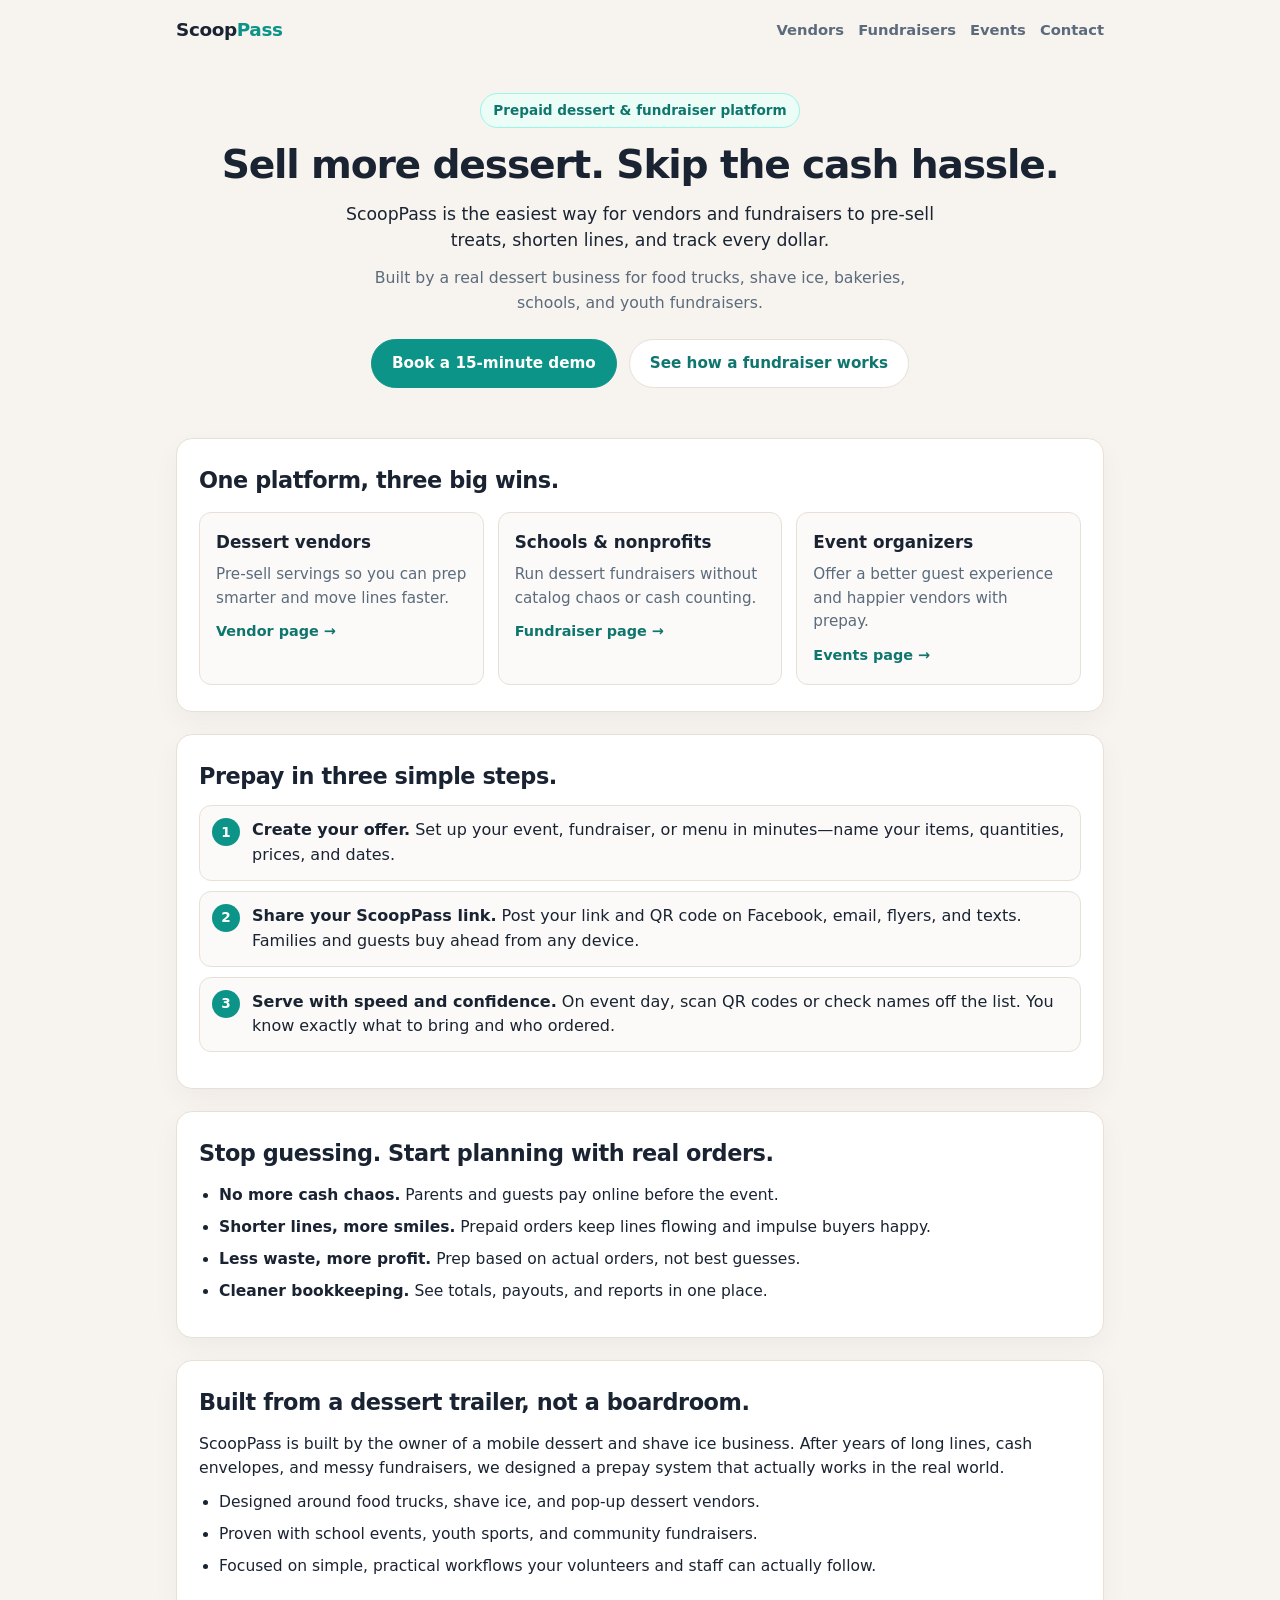
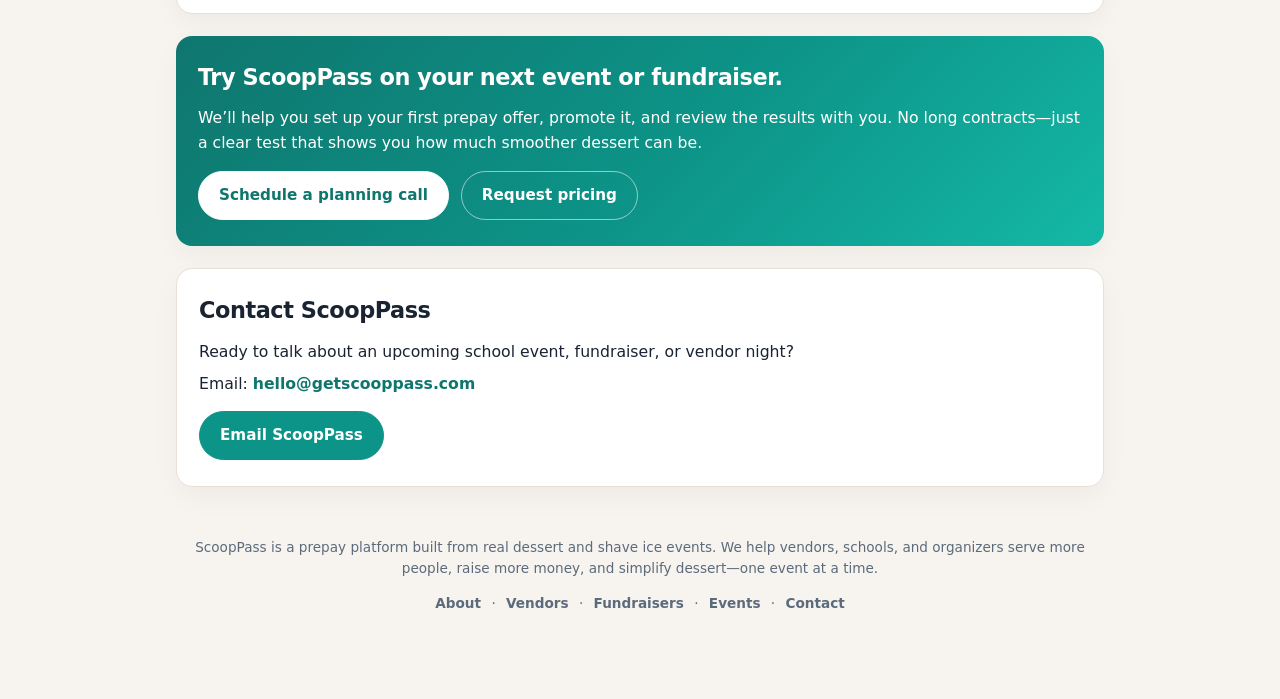
==== index.html @ fc50e158 "Polish ScoopPass marketing pages for GitHub Pages - Fill home, vendors, fundraisers, and organizers " ====
<!doctype html>
<html lang="en">
<head>
  <meta charset="utf-8">
  <title>ScoopPass – Prepaid Dessert & Fundraisers</title>
  <meta name="viewport" content="width=device-width, initial-scale=1">
  <meta name="description"
        content="ScoopPass helps dessert vendors, schools, and event organizers pre-sell treats, shorten lines, and track every dollar.">
  <style>
    :root {
      --ink: #1a2332;
      --muted: #5b6b7c;
      --bg: #f7f3ee;
      --card: #ffffff;
      --line: #e8e0d6;
      --brand: #0d9488;
      --brand-dark: #0f766e;
      --accent: #e11d48;
      --soft: #ecfdf8;
    }
    * { box-sizing: border-box; }
    body {
      margin: 0;
      font-family: system-ui, -apple-system, BlinkMacSystemFont, "Segoe UI", sans-serif;
      color: var(--ink);
      background: var(--bg);
      line-height: 1.55;
    }
    a { color: var(--brand-dark); text-decoration: none; }
    a:hover { text-decoration: underline; }

    .nav {
      max-width: 960px;
      margin: 0 auto;
      padding: 16px 16px 0;
      display: flex;
      justify-content: space-between;
      align-items: center;
      gap: 12px;
      flex-wrap: wrap;
    }
    .logo {
      font-weight: 800;
      font-size: 1.15rem;
      color: var(--ink);
      letter-spacing: -0.02em;
    }
    .logo span { color: var(--brand); }
    .nav-links {
      display: flex;
      gap: 14px;
      flex-wrap: wrap;
      font-size: 0.92rem;
      font-weight: 600;
    }
    .nav-links a { color: var(--muted); }
    .nav-links a:hover { color: var(--brand-dark); }

    .page {
      max-width: 960px;
      margin: 0 auto;
      padding: 8px 16px 48px;
    }
    .hero {
      padding: 40px 0 28px;
      text-align: center;
    }
    .eyebrow {
      display: inline-block;
      background: var(--soft);
      color: var(--brand-dark);
      border: 1px solid #99f6e4;
      border-radius: 999px;
      padding: 6px 12px;
      font-size: 0.85rem;
      font-weight: 700;
      margin-bottom: 14px;
    }
    .hero h1 {
      font-size: clamp(1.85rem, 4vw, 2.45rem);
      margin: 0 0 14px;
      letter-spacing: -0.03em;
      line-height: 1.15;
    }
    .hero .lead {
      font-size: 1.08rem;
      margin: 0 auto 12px;
      max-width: 640px;
      color: var(--ink);
    }
    .hero .sub {
      font-size: 0.98rem;
      color: var(--muted);
      margin: 0 auto 24px;
      max-width: 580px;
    }
    .hero-buttons {
      display: flex;
      justify-content: center;
      gap: 12px;
      flex-wrap: wrap;
    }
    .btn {
      display: inline-block;
      padding: 12px 20px;
      border-radius: 999px;
      font-size: 0.95rem;
      font-weight: 700;
      border: 1px solid transparent;
      text-decoration: none !important;
    }
    .btn-primary {
      background: var(--brand);
      color: #fff !important;
      border-color: var(--brand);
    }
    .btn-primary:hover { background: var(--brand-dark); }
    .btn-secondary {
      background: #fff;
      color: var(--brand-dark) !important;
      border-color: var(--line);
    }
    .btn-secondary:hover { border-color: var(--brand); }

    section {
      margin: 22px 0;
      background: var(--card);
      border-radius: 16px;
      padding: 24px 22px 26px;
      border: 1px solid var(--line);
      box-shadow: 0 10px 28px rgba(26, 35, 50, 0.04);
    }
    section h2 {
      margin: 0 0 12px;
      font-size: 1.4rem;
      letter-spacing: -0.02em;
    }
    section p { margin: 8px 0; font-size: 0.98rem; }

    .three-cols {
      display: grid;
      grid-template-columns: repeat(auto-fit, minmax(220px, 1fr));
      gap: 14px;
      margin-top: 14px;
    }
    .card {
      border-radius: 12px;
      border: 1px solid var(--line);
      padding: 16px;
      background: #fbfaf8;
    }
    .card h3 {
      margin: 0 0 8px;
      font-size: 1.05rem;
    }
    .card p {
      margin: 0;
      font-size: 0.95rem;
      color: var(--muted);
    }
    .card a {
      display: inline-block;
      margin-top: 10px;
      font-weight: 700;
      font-size: 0.9rem;
    }

    .list {
      margin: 10px 0 0;
      padding-left: 20px;
      font-size: 0.97rem;
    }
    .list li { margin-bottom: 8px; }

    .steps {
      counter-reset: step;
      list-style: none;
      padding: 0;
      margin: 12px 0 0;
    }
    .steps li {
      position: relative;
      padding: 12px 12px 12px 52px;
      margin-bottom: 10px;
      border: 1px solid var(--line);
      border-radius: 12px;
      background: #fbfaf8;
    }
    .steps li::before {
      counter-increment: step;
      content: counter(step);
      position: absolute;
      left: 12px;
      top: 12px;
      width: 28px;
      height: 28px;
      border-radius: 999px;
      background: var(--brand);
      color: #fff;
      font-weight: 800;
      font-size: 0.85rem;
      display: grid;
      place-items: center;
    }

    .cta-box {
      background: linear-gradient(135deg, #0f766e 0%, #0d9488 55%, #14b8a6 100%);
      color: #fff;
      border: none;
    }
    .cta-box h2, .cta-box p { color: #fff; }
    .cta-box .btn-primary {
      background: #fff;
      color: var(--brand-dark) !important;
      border-color: #fff;
    }
    .cta-box .btn-secondary {
      background: transparent;
      color: #fff !important;
      border-color: rgba(255,255,255,0.55);
    }

    .footer {
      margin-top: 28px;
      font-size: 0.85rem;
      color: var(--muted);
      text-align: center;
      padding: 8px 8px 24px;
    }
    .footer a {
      color: var(--muted);
      margin: 0 6px;
      font-weight: 600;
    }
    @media (max-width: 640px) {
      .hero { text-align: left; }
      .hero-buttons { justify-content: flex-start; }
    }
  </style>
</head>
<body>
  <nav class="nav">
    <a class="logo" href="./">Scoop<span>Pass</span></a>
    <div class="nav-links">
      <a href="vendors/">Vendors</a>
      <a href="fundraisers/">Fundraisers</a>
      <a href="organizers/">Events</a>
      <a href="#contact">Contact</a>
    </div>
  </nav>

  <div class="page">
    <header class="hero">
      <div class="eyebrow">Prepaid dessert & fundraiser platform</div>
      <h1>Sell more dessert. Skip the cash hassle.</h1>
      <p class="lead">
        ScoopPass is the easiest way for vendors and fundraisers to pre-sell treats,
        shorten lines, and track every dollar.
      </p>
      <p class="sub">
        Built by a real dessert business for food trucks, shave ice, bakeries, schools, and youth fundraisers.
      </p>
      <div class="hero-buttons">
        <a class="btn btn-primary" href="mailto:hello@getscooppass.com?subject=ScoopPass%2015-minute%20demo">Book a 15-minute demo</a>
        <a class="btn btn-secondary" href="fundraisers/">See how a fundraiser works</a>
      </div>
    </header>

    <section id="audiences">
      <h2>One platform, three big wins.</h2>
      <div class="three-cols">
        <div class="card">
          <h3>Dessert vendors</h3>
          <p>Pre-sell servings so you can prep smarter and move lines faster.</p>
          <a href="vendors/">Vendor page →</a>
        </div>
        <div class="card">
          <h3>Schools & nonprofits</h3>
          <p>Run dessert fundraisers without catalog chaos or cash counting.</p>
          <a href="fundraisers/">Fundraiser page →</a>
        </div>
        <div class="card">
          <h3>Event organizers</h3>
          <p>Offer a better guest experience and happier vendors with prepay.</p>
          <a href="organizers/">Events page →</a>
        </div>
      </div>
    </section>

    <section id="how">
      <h2>Prepay in three simple steps.</h2>
      <ol class="steps">
        <li><strong>Create your offer.</strong> Set up your event, fundraiser, or menu in minutes—name your items, quantities, prices, and dates.</li>
        <li><strong>Share your ScoopPass link.</strong> Post your link and QR code on Facebook, email, flyers, and texts. Families and guests buy ahead from any device.</li>
        <li><strong>Serve with speed and confidence.</strong> On event day, scan QR codes or check names off the list. You know exactly what to bring and who ordered.</li>
      </ol>
    </section>

    <section id="benefits">
      <h2>Stop guessing. Start planning with real orders.</h2>
      <ul class="list">
        <li><strong>No more cash chaos.</strong> Parents and guests pay online before the event.</li>
        <li><strong>Shorter lines, more smiles.</strong> Prepaid orders keep lines flowing and impulse buyers happy.</li>
        <li><strong>Less waste, more profit.</strong> Prep based on actual orders, not best guesses.</li>
        <li><strong>Cleaner bookkeeping.</strong> See totals, payouts, and reports in one place.</li>
      </ul>
    </section>

    <section id="about">
      <h2>Built from a dessert trailer, not a boardroom.</h2>
      <p>
        ScoopPass is built by the owner of a mobile dessert and shave ice business.
        After years of long lines, cash envelopes, and messy fundraisers, we designed a prepay
        system that actually works in the real world.
      </p>
      <ul class="list">
        <li>Designed around food trucks, shave ice, and pop-up dessert vendors.</li>
        <li>Proven with school events, youth sports, and community fundraisers.</li>
        <li>Focused on simple, practical workflows your volunteers and staff can actually follow.</li>
      </ul>
    </section>

    <section class="cta-box" id="demo">
      <h2>Try ScoopPass on your next event or fundraiser.</h2>
      <p>
        We’ll help you set up your first prepay offer, promote it, and review the results with you.
        No long contracts—just a clear test that shows you how much smoother dessert can be.
      </p>
      <div class="hero-buttons" style="justify-content:flex-start; margin-top:16px;">
        <a class="btn btn-primary" href="mailto:hello@getscooppass.com?subject=Prepay%20Planning%20Call">Schedule a planning call</a>
        <a class="btn btn-secondary" href="mailto:hello@getscooppass.com?subject=ScoopPass%20pricing">Request pricing</a>
      </div>
    </section>

    <section id="contact">
      <h2>Contact ScoopPass</h2>
      <p>Ready to talk about an upcoming school event, fundraiser, or vendor night?</p>
      <p>
        Email:
        <a href="mailto:hello@getscooppass.com"><strong>hello@getscooppass.com</strong></a>
      </p>
      <div class="hero-buttons" style="justify-content:flex-start; margin-top:14px;">
        <a class="btn btn-primary" href="mailto:hello@getscooppass.com?subject=I%20want%20to%20try%20ScoopPass">Email ScoopPass</a>
      </div>
    </section>

    <footer class="footer">
      <p>
        ScoopPass is a prepay platform built from real dessert and shave ice events.
        We help vendors, schools, and organizers serve more people, raise more money,
        and simplify dessert—one event at a time.
      </p>
      <p>
        <a href="#about">About</a> ·
        <a href="vendors/">Vendors</a> ·
        <a href="fundraisers/">Fundraisers</a> ·
        <a href="organizers/">Events</a> ·
        <a href="#contact">Contact</a>
      </p>
    </footer>
  </div>
</body>
</html>
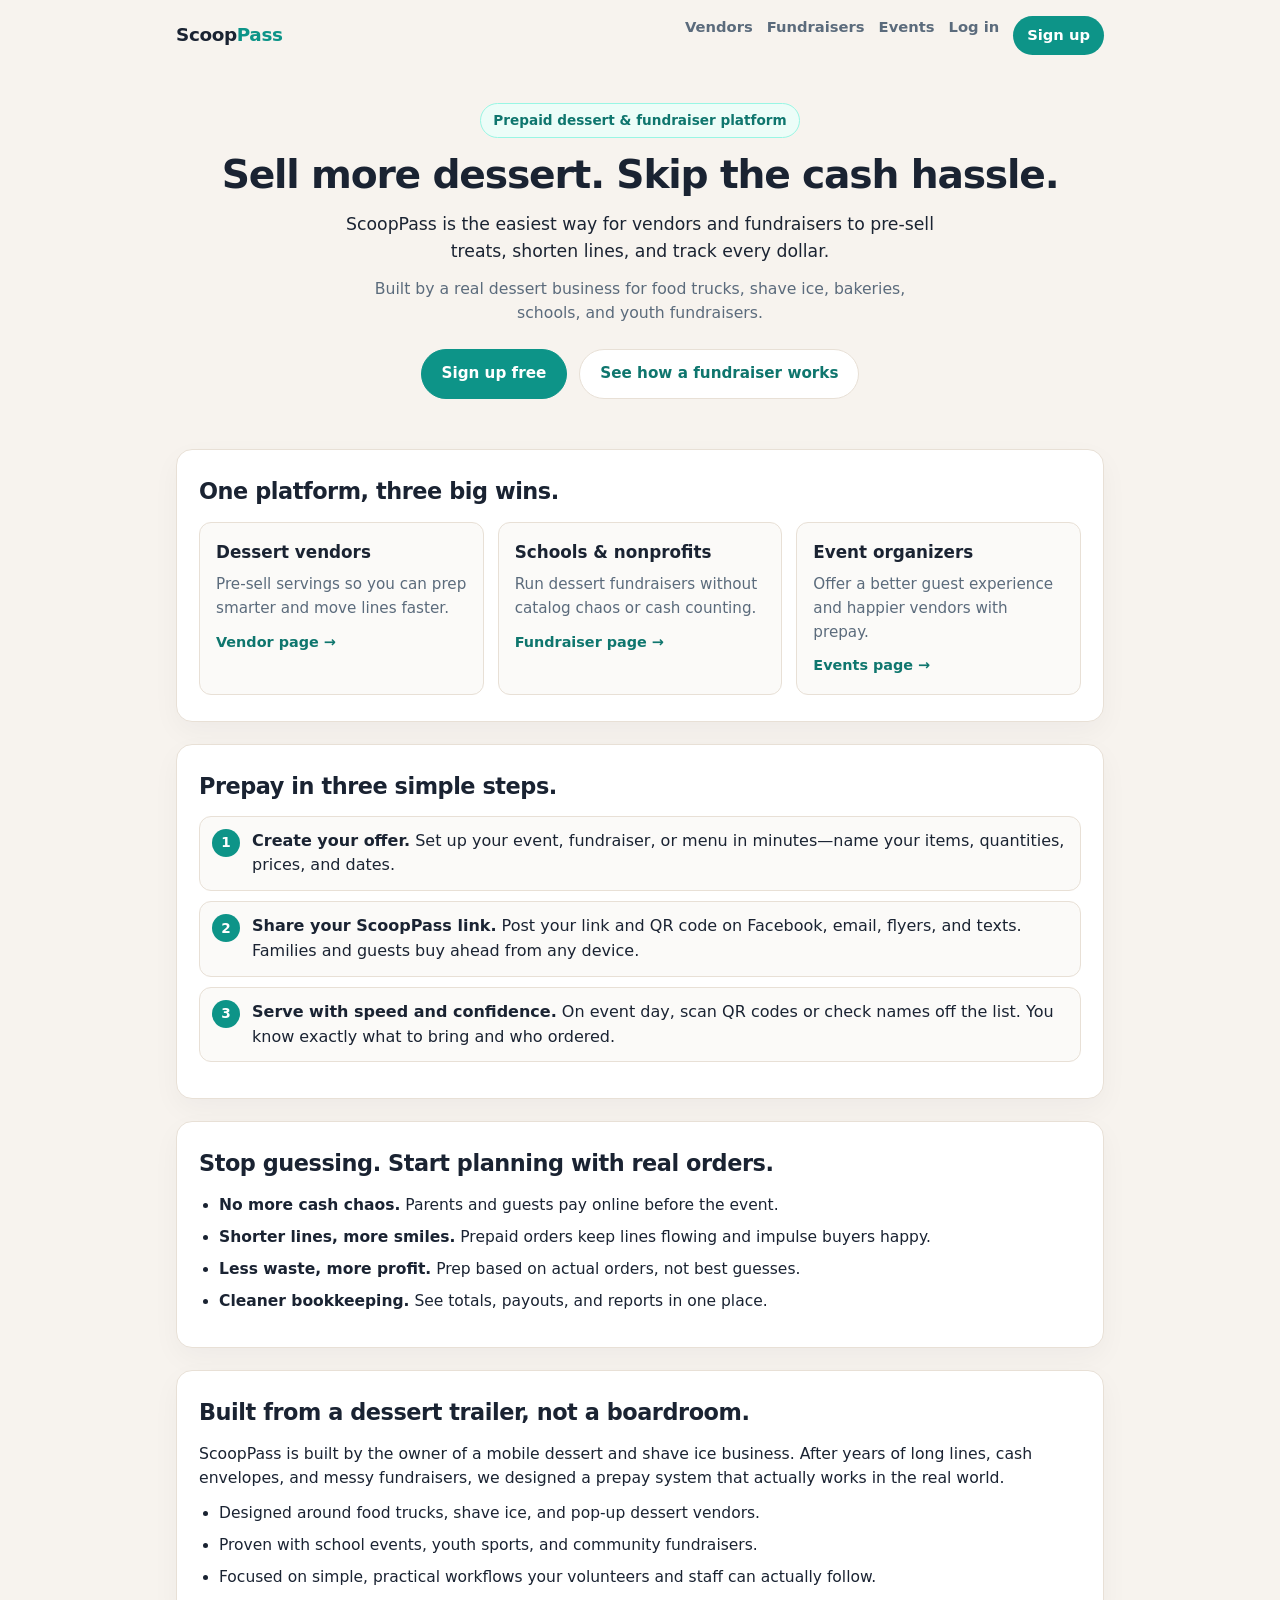
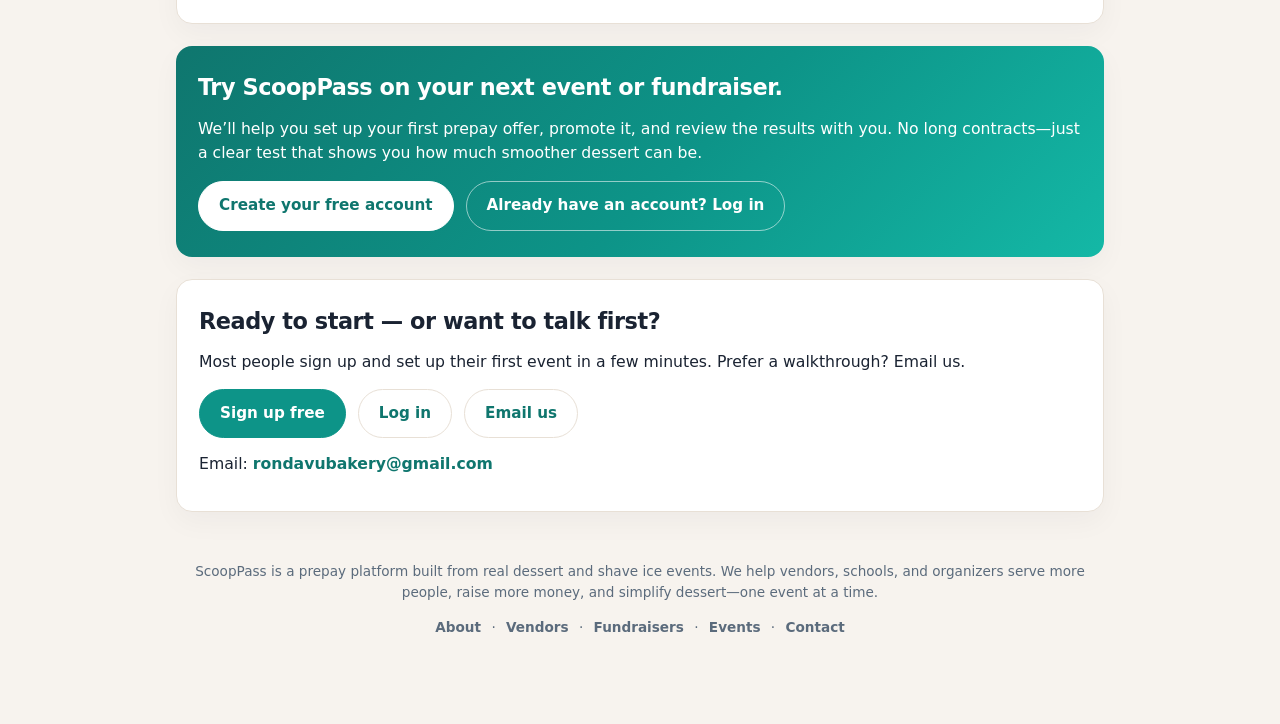
==== commit e6fd0a7d: "Connect marketing CTAs to ScoopPass app signup - Primary buttons now go to app.getscooppass.com/get-" ====
--- a/index.html
+++ b/index.html
@@ -55,6 +55,14 @@
     }
     .nav-links a { color: var(--muted); }
     .nav-links a:hover { color: var(--brand-dark); }
+    .nav-cta {
+      background: var(--brand) !important;
+      color: #fff !important;
+      padding: 8px 14px;
+      border-radius: 999px;
+      text-decoration: none !important;
+    }
+    .nav-cta:hover { background: var(--brand-dark) !important; color: #fff !important; }
 
     .page {
       max-width: 960px;
@@ -245,7 +253,8 @@
       <a href="vendors/">Vendors</a>
       <a href="fundraisers/">Fundraisers</a>
       <a href="organizers/">Events</a>
-      <a href="#contact">Contact</a>
+      <a href="https://app.getscooppass.com/login">Log in</a>
+      <a class="nav-cta" href="https://app.getscooppass.com/get-started">Sign up</a>
     </div>
   </nav>
 
@@ -261,7 +270,7 @@
         Built by a real dessert business for food trucks, shave ice, bakeries, schools, and youth fundraisers.
       </p>
       <div class="hero-buttons">
-        <a class="btn btn-primary" href="mailto:hello@getscooppass.com?subject=ScoopPass%2015-minute%20demo">Book a 15-minute demo</a>
+        <a class="btn btn-primary" href="https://app.getscooppass.com/get-started">Sign up free</a>
         <a class="btn btn-secondary" href="fundraisers/">See how a fundraiser works</a>
       </div>
     </header>
@@ -327,21 +336,23 @@
         No long contracts—just a clear test that shows you how much smoother dessert can be.
       </p>
       <div class="hero-buttons" style="justify-content:flex-start; margin-top:16px;">
-        <a class="btn btn-primary" href="mailto:hello@getscooppass.com?subject=Prepay%20Planning%20Call">Schedule a planning call</a>
-        <a class="btn btn-secondary" href="mailto:hello@getscooppass.com?subject=ScoopPass%20pricing">Request pricing</a>
+        <a class="btn btn-primary" href="https://app.getscooppass.com/get-started">Create your free account</a>
+        <a class="btn btn-secondary" href="https://app.getscooppass.com/login">Already have an account? Log in</a>
       </div>
     </section>
 
     <section id="contact">
-      <h2>Contact ScoopPass</h2>
-      <p>Ready to talk about an upcoming school event, fundraiser, or vendor night?</p>
-      <p>
+      <h2>Ready to start — or want to talk first?</h2>
+      <p>Most people sign up and set up their first event in a few minutes. Prefer a walkthrough? Email us.</p>
+      <div class="hero-buttons" style="justify-content:flex-start; margin-top:14px;">
+        <a class="btn btn-primary" href="https://app.getscooppass.com/get-started">Sign up free</a>
+        <a class="btn btn-secondary" href="https://app.getscooppass.com/login">Log in</a>
+        <a class="btn btn-secondary" href="mailto:rondavubakery@gmail.com?subject=ScoopPass%20question">Email us</a>
+      </div>
+      <p style="margin-top:14px;">
         Email:
-        <a href="mailto:hello@getscooppass.com"><strong>hello@getscooppass.com</strong></a>
-      </p>
-      <div class="hero-buttons" style="justify-content:flex-start; margin-top:14px;">
-        <a class="btn btn-primary" href="mailto:hello@getscooppass.com?subject=I%20want%20to%20try%20ScoopPass">Email ScoopPass</a>
-      </div>
+        <a href="mailto:rondavubakery@gmail.com"><strong>rondavubakery@gmail.com</strong></a>
+      </p>
     </section>
 
     <footer class="footer">
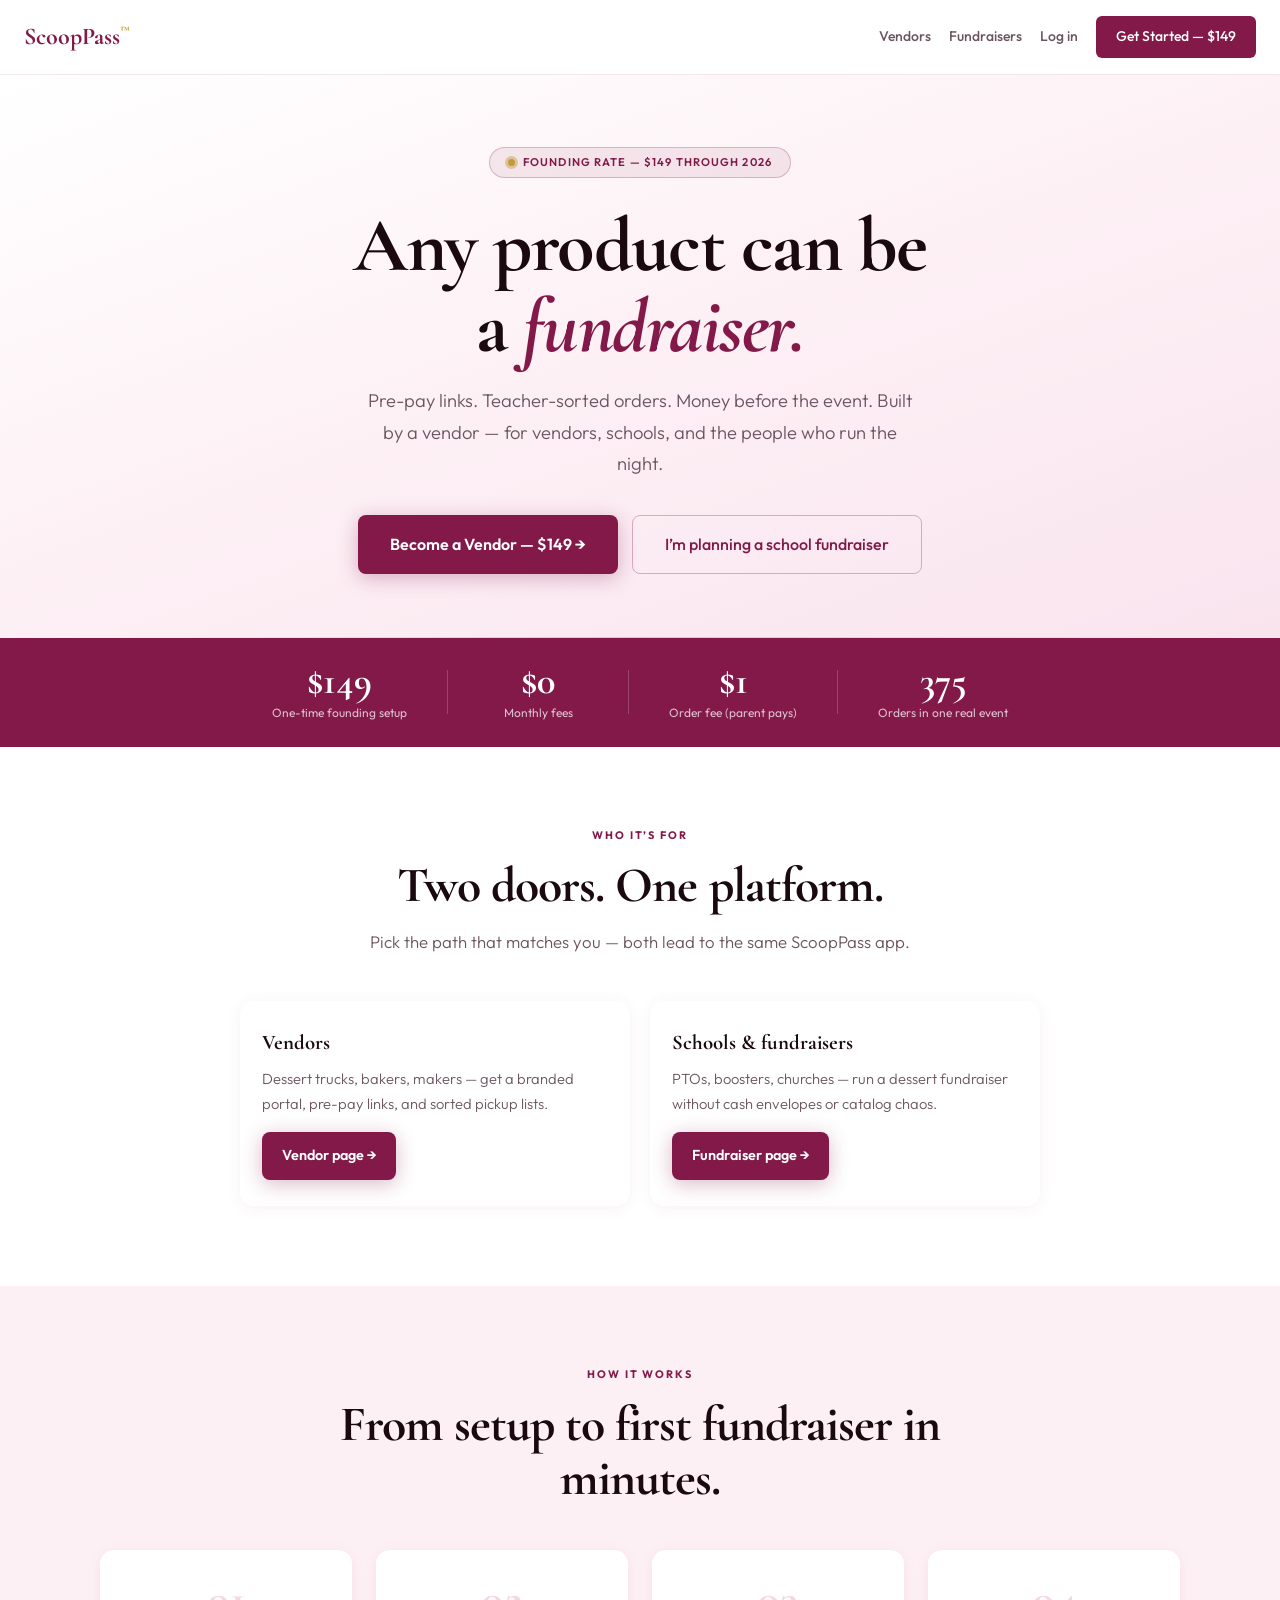
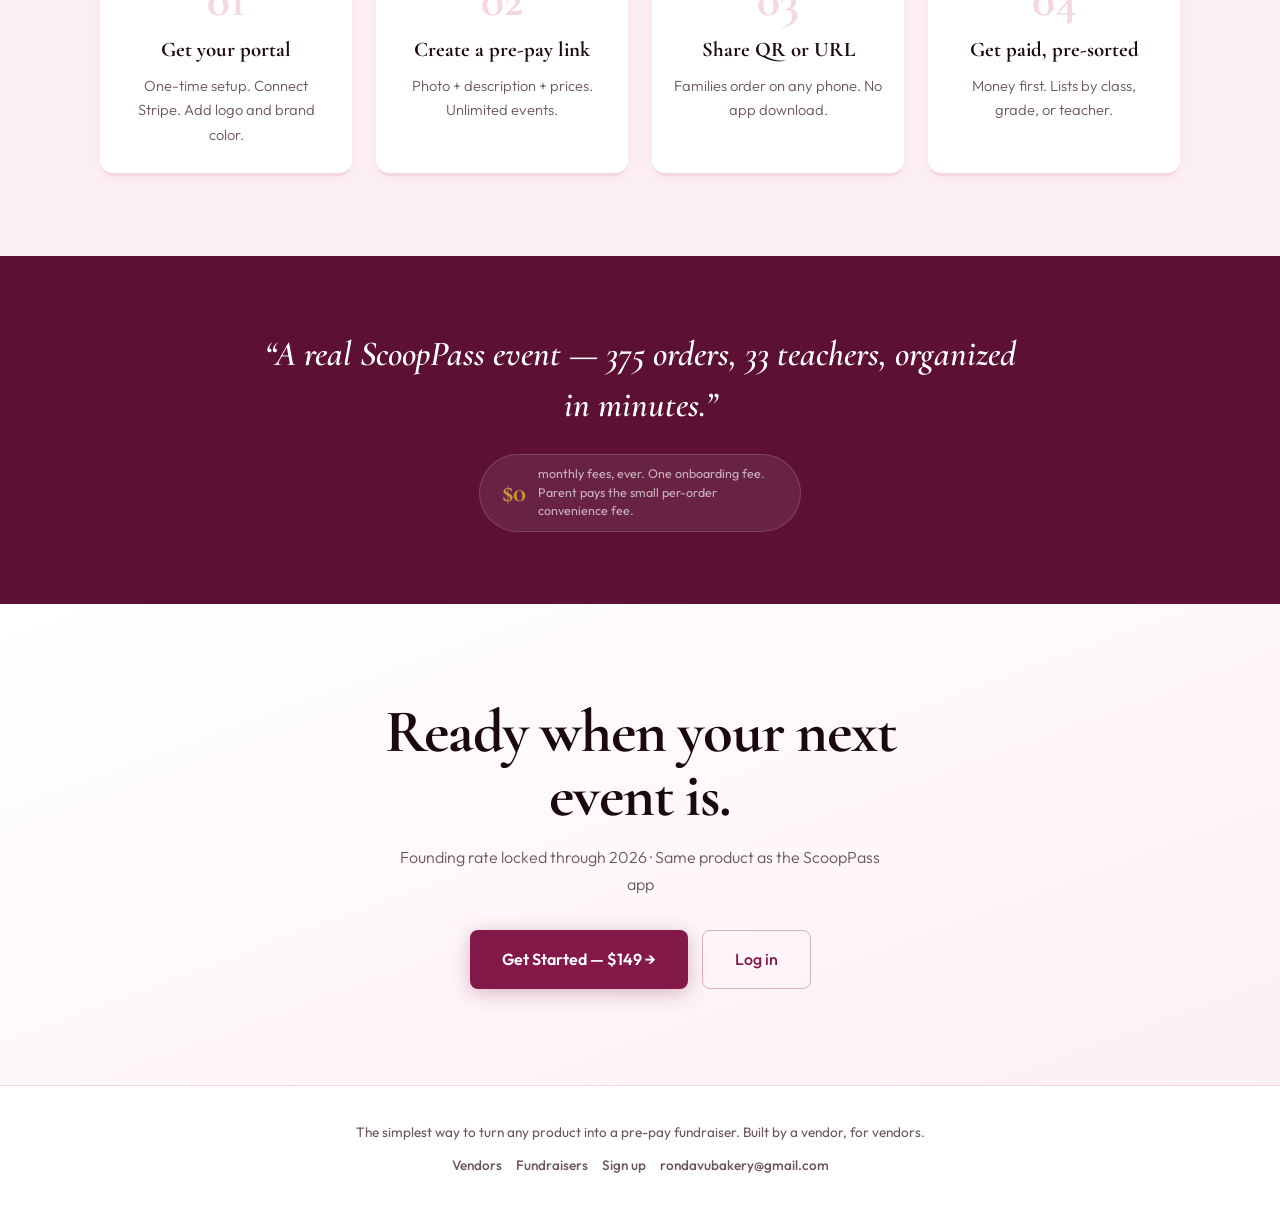
==== commit 0938ea7f: "Rebuild vendor and fundraiser pages to match app brand - Shared berry/gold design system (Cormorant " ====
--- a/index.html
+++ b/index.html
@@ -2,373 +2,137 @@
 <html lang="en">
 <head>
   <meta charset="utf-8">
-  <title>ScoopPass – Prepaid Dessert & Fundraisers</title>
   <meta name="viewport" content="width=device-width, initial-scale=1">
-  <meta name="description"
-        content="ScoopPass helps dessert vendors, schools, and event organizers pre-sell treats, shorten lines, and track every dollar.">
-  <style>
-    :root {
-      --ink: #1a2332;
-      --muted: #5b6b7c;
-      --bg: #f7f3ee;
-      --card: #ffffff;
-      --line: #e8e0d6;
-      --brand: #0d9488;
-      --brand-dark: #0f766e;
-      --accent: #e11d48;
-      --soft: #ecfdf8;
-    }
-    * { box-sizing: border-box; }
-    body {
-      margin: 0;
-      font-family: system-ui, -apple-system, BlinkMacSystemFont, "Segoe UI", sans-serif;
-      color: var(--ink);
-      background: var(--bg);
-      line-height: 1.55;
-    }
-    a { color: var(--brand-dark); text-decoration: none; }
-    a:hover { text-decoration: underline; }
-
-    .nav {
-      max-width: 960px;
-      margin: 0 auto;
-      padding: 16px 16px 0;
-      display: flex;
-      justify-content: space-between;
-      align-items: center;
-      gap: 12px;
-      flex-wrap: wrap;
-    }
-    .logo {
-      font-weight: 800;
-      font-size: 1.15rem;
-      color: var(--ink);
-      letter-spacing: -0.02em;
-    }
-    .logo span { color: var(--brand); }
-    .nav-links {
-      display: flex;
-      gap: 14px;
-      flex-wrap: wrap;
-      font-size: 0.92rem;
-      font-weight: 600;
-    }
-    .nav-links a { color: var(--muted); }
-    .nav-links a:hover { color: var(--brand-dark); }
-    .nav-cta {
-      background: var(--brand) !important;
-      color: #fff !important;
-      padding: 8px 14px;
-      border-radius: 999px;
-      text-decoration: none !important;
-    }
-    .nav-cta:hover { background: var(--brand-dark) !important; color: #fff !important; }
-
-    .page {
-      max-width: 960px;
-      margin: 0 auto;
-      padding: 8px 16px 48px;
-    }
-    .hero {
-      padding: 40px 0 28px;
-      text-align: center;
-    }
-    .eyebrow {
-      display: inline-block;
-      background: var(--soft);
-      color: var(--brand-dark);
-      border: 1px solid #99f6e4;
-      border-radius: 999px;
-      padding: 6px 12px;
-      font-size: 0.85rem;
-      font-weight: 700;
-      margin-bottom: 14px;
-    }
-    .hero h1 {
-      font-size: clamp(1.85rem, 4vw, 2.45rem);
-      margin: 0 0 14px;
-      letter-spacing: -0.03em;
-      line-height: 1.15;
-    }
-    .hero .lead {
-      font-size: 1.08rem;
-      margin: 0 auto 12px;
-      max-width: 640px;
-      color: var(--ink);
-    }
-    .hero .sub {
-      font-size: 0.98rem;
-      color: var(--muted);
-      margin: 0 auto 24px;
-      max-width: 580px;
-    }
-    .hero-buttons {
-      display: flex;
-      justify-content: center;
-      gap: 12px;
-      flex-wrap: wrap;
-    }
-    .btn {
-      display: inline-block;
-      padding: 12px 20px;
-      border-radius: 999px;
-      font-size: 0.95rem;
-      font-weight: 700;
-      border: 1px solid transparent;
-      text-decoration: none !important;
-    }
-    .btn-primary {
-      background: var(--brand);
-      color: #fff !important;
-      border-color: var(--brand);
-    }
-    .btn-primary:hover { background: var(--brand-dark); }
-    .btn-secondary {
-      background: #fff;
-      color: var(--brand-dark) !important;
-      border-color: var(--line);
-    }
-    .btn-secondary:hover { border-color: var(--brand); }
-
-    section {
-      margin: 22px 0;
-      background: var(--card);
-      border-radius: 16px;
-      padding: 24px 22px 26px;
-      border: 1px solid var(--line);
-      box-shadow: 0 10px 28px rgba(26, 35, 50, 0.04);
-    }
-    section h2 {
-      margin: 0 0 12px;
-      font-size: 1.4rem;
-      letter-spacing: -0.02em;
-    }
-    section p { margin: 8px 0; font-size: 0.98rem; }
-
-    .three-cols {
-      display: grid;
-      grid-template-columns: repeat(auto-fit, minmax(220px, 1fr));
-      gap: 14px;
-      margin-top: 14px;
-    }
-    .card {
-      border-radius: 12px;
-      border: 1px solid var(--line);
-      padding: 16px;
-      background: #fbfaf8;
-    }
-    .card h3 {
-      margin: 0 0 8px;
-      font-size: 1.05rem;
-    }
-    .card p {
-      margin: 0;
-      font-size: 0.95rem;
-      color: var(--muted);
-    }
-    .card a {
-      display: inline-block;
-      margin-top: 10px;
-      font-weight: 700;
-      font-size: 0.9rem;
-    }
-
-    .list {
-      margin: 10px 0 0;
-      padding-left: 20px;
-      font-size: 0.97rem;
-    }
-    .list li { margin-bottom: 8px; }
-
-    .steps {
-      counter-reset: step;
-      list-style: none;
-      padding: 0;
-      margin: 12px 0 0;
-    }
-    .steps li {
-      position: relative;
-      padding: 12px 12px 12px 52px;
-      margin-bottom: 10px;
-      border: 1px solid var(--line);
-      border-radius: 12px;
-      background: #fbfaf8;
-    }
-    .steps li::before {
-      counter-increment: step;
-      content: counter(step);
-      position: absolute;
-      left: 12px;
-      top: 12px;
-      width: 28px;
-      height: 28px;
-      border-radius: 999px;
-      background: var(--brand);
-      color: #fff;
-      font-weight: 800;
-      font-size: 0.85rem;
-      display: grid;
-      place-items: center;
-    }
-
-    .cta-box {
-      background: linear-gradient(135deg, #0f766e 0%, #0d9488 55%, #14b8a6 100%);
-      color: #fff;
-      border: none;
-    }
-    .cta-box h2, .cta-box p { color: #fff; }
-    .cta-box .btn-primary {
-      background: #fff;
-      color: var(--brand-dark) !important;
-      border-color: #fff;
-    }
-    .cta-box .btn-secondary {
-      background: transparent;
-      color: #fff !important;
-      border-color: rgba(255,255,255,0.55);
-    }
-
-    .footer {
-      margin-top: 28px;
-      font-size: 0.85rem;
-      color: var(--muted);
-      text-align: center;
-      padding: 8px 8px 24px;
-    }
-    .footer a {
-      color: var(--muted);
-      margin: 0 6px;
-      font-weight: 600;
-    }
-    @media (max-width: 640px) {
-      .hero { text-align: left; }
-      .hero-buttons { justify-content: flex-start; }
-    }
-  </style>
+  <title>ScoopPass™ — Any Product Can Be a Fundraiser</title>
+  <meta name="description" content="Pre-pay fundraiser portal for vendors and schools. Founding rate $149 through 2026. $0 monthly. Know your numbers before the event.">
+  <link rel="preconnect" href="https://fonts.googleapis.com">
+  <link rel="preconnect" href="https://fonts.gstatic.com" crossorigin>
+  <link href="https://fonts.googleapis.com/css2?family=Cormorant+Garamond:ital,wght@0,600;0,700;1,600&family=Outfit:wght@300;400;500;600;700&display=swap" rel="stylesheet">
+  <link rel="stylesheet" href="styles.css">
 </head>
 <body>
-  <nav class="nav">
-    <a class="logo" href="./">Scoop<span>Pass</span></a>
-    <div class="nav-links">
+  <nav class="l-nav">
+    <a class="l-nav-logo" href="./">ScoopPass<span>™</span></a>
+    <div class="l-nav-links">
       <a href="vendors/">Vendors</a>
       <a href="fundraisers/">Fundraisers</a>
-      <a href="organizers/">Events</a>
       <a href="https://app.getscooppass.com/login">Log in</a>
-      <a class="nav-cta" href="https://app.getscooppass.com/get-started">Sign up</a>
+      <a class="btn-nav" href="https://app.getscooppass.com/get-started-founding">Get Started — $149</a>
     </div>
   </nav>
 
-  <div class="page">
-    <header class="hero">
-      <div class="eyebrow">Prepaid dessert & fundraiser platform</div>
-      <h1>Sell more dessert. Skip the cash hassle.</h1>
-      <p class="lead">
-        ScoopPass is the easiest way for vendors and fundraisers to pre-sell treats,
-        shorten lines, and track every dollar.
-      </p>
-      <p class="sub">
-        Built by a real dessert business for food trucks, shave ice, bakeries, schools, and youth fundraisers.
-      </p>
-      <div class="hero-buttons">
-        <a class="btn btn-primary" href="https://app.getscooppass.com/get-started">Sign up free</a>
-        <a class="btn btn-secondary" href="fundraisers/">See how a fundraiser works</a>
-      </div>
-    </header>
+  <header class="l-hero">
+    <div class="hero-badge">
+      <span class="badge-dot"></span>
+      <span>Founding rate — $149 through 2026</span>
+    </div>
+    <h1>Any product can be<br>a <em>fundraiser.</em></h1>
+    <p class="hero-sub">
+      Pre-pay links. Teacher-sorted orders. Money before the event.
+      Built by a vendor — for vendors, schools, and the people who run the night.
+    </p>
+    <div class="hero-ctas">
+      <a class="btn-primary-l" href="https://app.getscooppass.com/get-started-founding">Become a Vendor — $149 →</a>
+      <a class="btn-secondary-l" href="fundraisers/">I’m planning a school fundraiser</a>
+    </div>
+  </header>
 
-    <section id="audiences">
-      <h2>One platform, three big wins.</h2>
-      <div class="three-cols">
-        <div class="card">
-          <h3>Dessert vendors</h3>
-          <p>Pre-sell servings so you can prep smarter and move lines faster.</p>
-          <a href="vendors/">Vendor page →</a>
+  <div class="stat-bar">
+    <div class="stat-item">
+      <div class="stat-num">$149</div>
+      <div class="stat-label">One-time founding setup</div>
+    </div>
+    <div class="stat-div"></div>
+    <div class="stat-item">
+      <div class="stat-num">$0</div>
+      <div class="stat-label">Monthly fees</div>
+    </div>
+    <div class="stat-div"></div>
+    <div class="stat-item">
+      <div class="stat-num">$1</div>
+      <div class="stat-label">Order fee (parent pays)</div>
+    </div>
+    <div class="stat-div"></div>
+    <div class="stat-item">
+      <div class="stat-num">375</div>
+      <div class="stat-label">Orders in one real event</div>
+    </div>
+  </div>
+
+  <section class="l-section">
+    <div class="l-container center">
+      <p class="section-label">Who it’s for</p>
+      <h2 class="section-title">Two doors. One platform.</h2>
+      <p class="section-body">Pick the path that matches you — both lead to the same ScoopPass app.</p>
+      <div class="card-grid" style="text-align:left; max-width:800px; margin-left:auto; margin-right:auto">
+        <div class="benefit-card">
+          <h3>Vendors</h3>
+          <p>Dessert trucks, bakers, makers — get a branded portal, pre-pay links, and sorted pickup lists.</p>
+          <p style="margin-top:16px"><a class="btn-primary-l" style="padding:12px 20px;font-size:.9rem" href="vendors/">Vendor page →</a></p>
         </div>
-        <div class="card">
-          <h3>Schools & nonprofits</h3>
-          <p>Run dessert fundraisers without catalog chaos or cash counting.</p>
-          <a href="fundraisers/">Fundraiser page →</a>
-        </div>
-        <div class="card">
-          <h3>Event organizers</h3>
-          <p>Offer a better guest experience and happier vendors with prepay.</p>
-          <a href="organizers/">Events page →</a>
+        <div class="benefit-card">
+          <h3>Schools &amp; fundraisers</h3>
+          <p>PTOs, boosters, churches — run a dessert fundraiser without cash envelopes or catalog chaos.</p>
+          <p style="margin-top:16px"><a class="btn-primary-l" style="padding:12px 20px;font-size:.9rem" href="fundraisers/">Fundraiser page →</a></p>
         </div>
       </div>
-    </section>
+    </div>
+  </section>
 
-    <section id="how">
-      <h2>Prepay in three simple steps.</h2>
-      <ol class="steps">
-        <li><strong>Create your offer.</strong> Set up your event, fundraiser, or menu in minutes—name your items, quantities, prices, and dates.</li>
-        <li><strong>Share your ScoopPass link.</strong> Post your link and QR code on Facebook, email, flyers, and texts. Families and guests buy ahead from any device.</li>
-        <li><strong>Serve with speed and confidence.</strong> On event day, scan QR codes or check names off the list. You know exactly what to bring and who ordered.</li>
-      </ol>
-    </section>
+  <section class="l-section how-section">
+    <div class="l-container center">
+      <p class="section-label">How it works</p>
+      <h2 class="section-title">From setup to first fundraiser in minutes.</h2>
+      <div class="steps">
+        <div class="step">
+          <div class="step-num">01</div>
+          <h3 class="step-title">Get your portal</h3>
+          <p class="step-body">One-time setup. Connect Stripe. Add logo and brand color.</p>
+        </div>
+        <div class="step">
+          <div class="step-num">02</div>
+          <h3 class="step-title">Create a pre-pay link</h3>
+          <p class="step-body">Photo + description + prices. Unlimited events.</p>
+        </div>
+        <div class="step">
+          <div class="step-num">03</div>
+          <h3 class="step-title">Share QR or URL</h3>
+          <p class="step-body">Families order on any phone. No app download.</p>
+        </div>
+        <div class="step">
+          <div class="step-num">04</div>
+          <h3 class="step-title">Get paid, pre-sorted</h3>
+          <p class="step-body">Money first. Lists by class, grade, or teacher.</p>
+        </div>
+      </div>
+    </div>
+  </section>
 
-    <section id="benefits">
-      <h2>Stop guessing. Start planning with real orders.</h2>
-      <ul class="list">
-        <li><strong>No more cash chaos.</strong> Parents and guests pay online before the event.</li>
-        <li><strong>Shorter lines, more smiles.</strong> Prepaid orders keep lines flowing and impulse buyers happy.</li>
-        <li><strong>Less waste, more profit.</strong> Prep based on actual orders, not best guesses.</li>
-        <li><strong>Cleaner bookkeeping.</strong> See totals, payouts, and reports in one place.</li>
-      </ul>
-    </section>
+  <section class="l-section proof-section">
+    <p class="proof-quote">“A real ScoopPass event — 375 orders, 33 teachers, organized in minutes.”</p>
+    <div class="proof-pill">
+      <div class="proof-num">$0</div>
+      <div class="proof-text">monthly fees, ever. One onboarding fee. Parent pays the small per-order convenience fee.</div>
+    </div>
+  </section>
 
-    <section id="about">
-      <h2>Built from a dessert trailer, not a boardroom.</h2>
-      <p>
-        ScoopPass is built by the owner of a mobile dessert and shave ice business.
-        After years of long lines, cash envelopes, and messy fundraisers, we designed a prepay
-        system that actually works in the real world.
-      </p>
-      <ul class="list">
-        <li>Designed around food trucks, shave ice, and pop-up dessert vendors.</li>
-        <li>Proven with school events, youth sports, and community fundraisers.</li>
-        <li>Focused on simple, practical workflows your volunteers and staff can actually follow.</li>
-      </ul>
-    </section>
+  <section class="cta-section">
+    <h2 class="cta-title">Ready when your next<br>event is.</h2>
+    <p class="cta-sub">Founding rate locked through 2026 · Same product as the ScoopPass app</p>
+    <div class="hero-ctas">
+      <a class="btn-primary-l" href="https://app.getscooppass.com/get-started-founding">Get Started — $149 →</a>
+      <a class="btn-secondary-l" href="https://app.getscooppass.com/login">Log in</a>
+    </div>
+  </section>
 
-    <section class="cta-box" id="demo">
-      <h2>Try ScoopPass on your next event or fundraiser.</h2>
-      <p>
-        We’ll help you set up your first prepay offer, promote it, and review the results with you.
-        No long contracts—just a clear test that shows you how much smoother dessert can be.
-      </p>
-      <div class="hero-buttons" style="justify-content:flex-start; margin-top:16px;">
-        <a class="btn btn-primary" href="https://app.getscooppass.com/get-started">Create your free account</a>
-        <a class="btn btn-secondary" href="https://app.getscooppass.com/login">Already have an account? Log in</a>
-      </div>
-    </section>
-
-    <section id="contact">
-      <h2>Ready to start — or want to talk first?</h2>
-      <p>Most people sign up and set up their first event in a few minutes. Prefer a walkthrough? Email us.</p>
-      <div class="hero-buttons" style="justify-content:flex-start; margin-top:14px;">
-        <a class="btn btn-primary" href="https://app.getscooppass.com/get-started">Sign up free</a>
-        <a class="btn btn-secondary" href="https://app.getscooppass.com/login">Log in</a>
-        <a class="btn btn-secondary" href="mailto:rondavubakery@gmail.com?subject=ScoopPass%20question">Email us</a>
-      </div>
-      <p style="margin-top:14px;">
-        Email:
-        <a href="mailto:rondavubakery@gmail.com"><strong>rondavubakery@gmail.com</strong></a>
-      </p>
-    </section>
-
-    <footer class="footer">
-      <p>
-        ScoopPass is a prepay platform built from real dessert and shave ice events.
-        We help vendors, schools, and organizers serve more people, raise more money,
-        and simplify dessert—one event at a time.
-      </p>
-      <p>
-        <a href="#about">About</a> ·
-        <a href="vendors/">Vendors</a> ·
-        <a href="fundraisers/">Fundraisers</a> ·
-        <a href="organizers/">Events</a> ·
-        <a href="#contact">Contact</a>
-      </p>
-    </footer>
-  </div>
+  <footer class="l-footer">
+    <p>The simplest way to turn any product into a pre-pay fundraiser. Built by a vendor, for vendors.</p>
+    <div class="l-footer-links">
+      <a href="vendors/">Vendors</a>
+      <a href="fundraisers/">Fundraisers</a>
+      <a href="https://app.getscooppass.com/get-started-founding">Sign up</a>
+      <a href="mailto:rondavubakery@gmail.com">rondavubakery@gmail.com</a>
+    </div>
+  </footer>
 </body>
 </html>
--- a/styles.css
+++ b/styles.css
@@ -0,0 +1,333 @@
+:root {
+  --berry: #831949;
+  --berry-deep: #5c1033;
+  --berry-glow: #b02460;
+  --berry-pale: #fdf0f5;
+  --berry-light: #f5d6e4;
+  --gold: #c49a3a;
+  --ink: #1a0a10;
+  --gray: #6b5460;
+  --gray-light: #f7f3f5;
+}
+
+*, *::before, *::after { box-sizing: border-box; margin: 0; padding: 0; }
+html { scroll-behavior: smooth; }
+body {
+  font-family: 'Outfit', system-ui, sans-serif;
+  background: #fff;
+  color: var(--ink);
+  line-height: 1.55;
+}
+a { color: inherit; }
+img { max-width: 100%; display: block; }
+
+/* Nav */
+.l-nav {
+  position: sticky; top: 0; z-index: 100;
+  display: flex; align-items: center; justify-content: space-between;
+  padding: 16px 24px;
+  background: rgba(255,255,255,.95);
+  backdrop-filter: blur(12px);
+  border-bottom: 1px solid rgba(131,25,73,.1);
+  gap: 12px; flex-wrap: wrap;
+}
+.l-nav-logo {
+  font-family: 'Cormorant Garamond', Georgia, serif;
+  font-size: 1.5rem; font-weight: 700;
+  color: var(--berry); text-decoration: none;
+}
+.l-nav-logo span { color: var(--gold); font-size: .55em; vertical-align: super; }
+.l-nav-links { display: flex; align-items: center; gap: 18px; flex-wrap: wrap; }
+.l-nav-links a {
+  color: var(--gray); text-decoration: none;
+  font-size: .875rem; font-weight: 500;
+}
+.l-nav-links a:hover { color: var(--berry); }
+.l-nav-links a.is-active { color: var(--berry); font-weight: 600; }
+.btn-nav {
+  background: var(--berry); color: #fff !important;
+  padding: 10px 20px; border-radius: 6px;
+  font-weight: 600; font-size: .875rem; text-decoration: none !important;
+  transition: background .2s, transform .15s;
+}
+.btn-nav:hover { background: var(--berry-glow); transform: translateY(-1px); }
+
+/* Hero */
+.l-hero {
+  background: linear-gradient(160deg, #fff 0%, #fdf0f5 50%, #f9e4ee 100%);
+  padding: 72px 24px 64px;
+  text-align: center;
+  position: relative; overflow: hidden;
+}
+.l-hero::before {
+  content: ''; position: absolute; bottom: 0; left: 0; right: 0; height: 1px;
+  background: linear-gradient(90deg, transparent, rgba(131,25,73,.2), transparent);
+}
+.hero-badge {
+  display: inline-flex; align-items: center; gap: 8px;
+  background: rgba(131,25,73,.08);
+  border: 1px solid rgba(131,25,73,.25);
+  border-radius: 100px; padding: 6px 18px; margin-bottom: 28px;
+}
+.badge-dot {
+  width: 7px; height: 7px; border-radius: 50%; background: var(--gold); position: relative;
+}
+.badge-dot::after {
+  content: ''; position: absolute; inset: -3px; border-radius: 50%;
+  background: var(--gold); opacity: .45;
+}
+.hero-badge span {
+  font-size: .7rem; font-weight: 600; letter-spacing: .1em;
+  text-transform: uppercase; color: var(--berry);
+}
+.l-hero h1 {
+  font-family: 'Cormorant Garamond', Georgia, serif;
+  font-weight: 700; line-height: 1.05; letter-spacing: -.02em;
+  font-size: clamp(2.4rem, 6vw, 4.8rem);
+  max-width: 900px; margin: 0 auto 18px; color: var(--ink);
+}
+.l-hero h1 em { font-style: italic; color: var(--berry); }
+.hero-sub {
+  font-size: clamp(1rem, 2vw, 1.15rem);
+  color: var(--gray); max-width: 560px; margin: 0 auto 36px;
+  line-height: 1.7; font-weight: 300;
+}
+.hero-ctas {
+  display: flex; gap: 14px; flex-wrap: wrap; justify-content: center;
+}
+.btn-primary-l {
+  display: inline-flex; align-items: center; gap: 8px;
+  background: var(--berry); color: #fff; padding: 16px 32px;
+  border-radius: 8px; font-size: 1rem; font-weight: 600;
+  text-decoration: none; box-shadow: 0 4px 20px rgba(131,25,73,.3);
+  transition: background .2s, transform .2s, box-shadow .2s;
+}
+.btn-primary-l:hover {
+  background: var(--berry-glow); transform: translateY(-2px);
+  box-shadow: 0 8px 28px rgba(131,25,73,.4);
+}
+.btn-secondary-l {
+  display: inline-flex; align-items: center; gap: 8px;
+  background: transparent; color: var(--berry); padding: 16px 32px;
+  border-radius: 8px; font-size: 1rem; font-weight: 500;
+  text-decoration: none; border: 1.5px solid rgba(131,25,73,.3);
+  transition: border-color .2s, background .2s;
+}
+.btn-secondary-l:hover {
+  border-color: var(--berry); background: rgba(131,25,73,.04);
+}
+
+/* Stats */
+.stat-bar {
+  background: var(--berry); padding: 24px 20px;
+  display: flex; align-items: center; justify-content: center;
+  gap: 40px; flex-wrap: wrap;
+}
+.stat-item { text-align: center; min-width: 100px; }
+.stat-num {
+  font-family: 'Cormorant Garamond', Georgia, serif;
+  font-size: 2.4rem; font-weight: 700; color: #fff; line-height: 1;
+}
+.stat-label { font-size: .75rem; color: rgba(255,255,255,.72); margin-top: 4px; }
+.stat-div { width: 1px; height: 44px; background: rgba(255,255,255,.2); }
+
+/* Sections */
+.l-section { padding: 80px 24px; }
+.l-container { max-width: 1080px; margin: 0 auto; }
+.section-label {
+  font-size: .68rem; font-weight: 700; letter-spacing: .18em;
+  text-transform: uppercase; color: var(--berry); margin-bottom: 14px;
+  display: flex; align-items: center; gap: 8px;
+}
+.section-label::before {
+  content: ''; display: inline-block; width: 24px; height: 2px;
+  background: var(--berry); border-radius: 2px;
+}
+.section-title {
+  font-family: 'Cormorant Garamond', Georgia, serif;
+  font-weight: 700; line-height: 1.1; letter-spacing: -.02em;
+  font-size: clamp(2rem, 4vw, 3.1rem);
+  max-width: 700px; margin-bottom: 16px; color: var(--ink);
+}
+.section-body {
+  font-size: 1.05rem; color: var(--gray); max-width: 540px;
+  line-height: 1.72; font-weight: 300;
+}
+.center { text-align: center; }
+.center .section-label { justify-content: center; }
+.center .section-label::before { display: none; }
+.center .section-title, .center .section-body { margin-left: auto; margin-right: auto; }
+
+/* Grids / cards */
+.pain-section { background: var(--gray-light); }
+.pain-grid, .benefit-grid, .steps, .pricing-grid, .card-grid {
+  display: grid; gap: 20px; margin-top: 44px;
+}
+.pain-grid, .benefit-grid, .card-grid {
+  grid-template-columns: repeat(auto-fit, minmax(260px, 1fr));
+}
+.steps { grid-template-columns: repeat(auto-fit, minmax(200px, 1fr)); gap: 24px; }
+.pain-card, .benefit-card, .step {
+  background: #fff; border-radius: 14px; padding: 26px 22px;
+  box-shadow: 0 2px 16px rgba(131,25,73,.06);
+}
+.pain-card { border-left: 3px solid var(--berry); }
+.pain-card strong, .benefit-card h3, .step-title {
+  display: block; color: var(--ink); font-weight: 600;
+  margin-bottom: 8px; font-size: 1rem;
+}
+.benefit-card h3, .step-title {
+  font-family: 'Cormorant Garamond', Georgia, serif;
+  font-size: 1.3rem; font-weight: 700;
+}
+.pain-card p, .benefit-card p, .step-body {
+  font-size: .92rem; color: var(--gray); line-height: 1.65; font-weight: 300;
+}
+.step-num {
+  font-family: 'Cormorant Garamond', Georgia, serif;
+  font-size: 3rem; font-weight: 700; color: var(--berry-light);
+  line-height: 1; margin-bottom: 10px;
+}
+.how-section { background: var(--berry-pale); }
+.step {
+  border-bottom: 3px solid var(--berry-light);
+  transition: border-color .2s, transform .2s;
+}
+.step:hover { border-color: var(--berry); transform: translateY(-2px); }
+
+/* Pricing */
+.pricing-section { background: var(--gray-light); }
+.pricing-grid {
+  grid-template-columns: repeat(auto-fit, minmax(280px, 1fr));
+  max-width: 760px; margin-left: auto; margin-right: auto;
+}
+.pricing-card {
+  border-radius: 20px; padding: 40px 32px; position: relative; overflow: hidden;
+}
+.pricing-standard {
+  background: #fff; border: 1px solid rgba(131,25,73,.15);
+}
+.pricing-founding {
+  background: var(--berry); border: 1px solid var(--berry);
+  box-shadow: 0 12px 48px rgba(131,25,73,.3);
+}
+.pricing-badge {
+  position: absolute; top: 18px; right: 18px;
+  background: var(--gold); color: #fff;
+  font-size: .62rem; font-weight: 700; letter-spacing: .1em;
+  text-transform: uppercase; padding: 4px 12px; border-radius: 100px;
+}
+.pricing-tier {
+  font-size: .7rem; font-weight: 700; letter-spacing: .15em;
+  text-transform: uppercase; color: var(--gray); margin-bottom: 10px;
+}
+.pricing-founding .pricing-tier { color: rgba(255,255,255,.6); }
+.pricing-price {
+  font-family: 'Cormorant Garamond', Georgia, serif;
+  font-size: 4rem; font-weight: 700; line-height: 1;
+  margin-bottom: 4px; color: var(--ink);
+}
+.pricing-founding .pricing-price { color: #fff; }
+.pricing-setup { font-size: .78rem; color: var(--gray); margin-bottom: 6px; }
+.pricing-founding .pricing-setup { color: rgba(255,255,255,.6); }
+.pricing-tx {
+  font-size: .95rem; font-weight: 600; margin-bottom: 28px; color: var(--berry);
+}
+.pricing-founding .pricing-tx { color: rgba(255,255,255,.9); }
+.pricing-list { list-style: none; display: flex; flex-direction: column; gap: 12px; margin-bottom: 28px; }
+.pricing-list li {
+  display: flex; align-items: flex-start; gap: 10px;
+  font-size: .875rem; color: var(--gray);
+}
+.pricing-list li::before {
+  content: "✓"; color: var(--berry); font-weight: 700; flex-shrink: 0;
+}
+.pricing-founding .pricing-list li { color: rgba(255,255,255,.85); }
+.pricing-founding .pricing-list li::before { color: var(--gold); }
+.btn-p {
+  display: block; width: 100%; padding: 14px; border-radius: 8px;
+  text-align: center; font-weight: 600; font-size: .95rem;
+  text-decoration: none; font-family: 'Outfit', sans-serif;
+}
+.btn-p-outline {
+  background: transparent; border: 1.5px solid rgba(131,25,73,.25); color: var(--berry);
+}
+.btn-p-fill {
+  background: #fff; color: var(--berry); box-shadow: 0 4px 16px rgba(0,0,0,.15);
+}
+
+/* Proof / CTA */
+.proof-section {
+  background: var(--berry-deep); padding: 72px 24px; text-align: center;
+}
+.proof-quote {
+  font-family: 'Cormorant Garamond', Georgia, serif;
+  font-size: clamp(1.5rem, 3.2vw, 2.2rem);
+  font-style: italic; font-weight: 600;
+  max-width: 760px; margin: 0 auto 24px; line-height: 1.45; color: #fff;
+}
+.proof-pill {
+  display: inline-flex; align-items: center; gap: 12px;
+  background: rgba(255,255,255,.08);
+  border: 1px solid rgba(255,255,255,.15);
+  border-radius: 100px; padding: 10px 22px;
+}
+.proof-num {
+  font-family: 'Cormorant Garamond', Georgia, serif;
+  font-size: 1.7rem; font-weight: 700; color: var(--gold);
+}
+.proof-text {
+  font-size: .78rem; color: rgba(255,255,255,.65);
+  max-width: 240px; text-align: left; line-height: 1.5;
+}
+.cta-section {
+  text-align: center; padding: 96px 24px;
+  background: linear-gradient(160deg, #fff 0%, var(--berry-pale) 100%);
+}
+.cta-title {
+  font-family: 'Cormorant Garamond', Georgia, serif;
+  font-weight: 700; line-height: 1.05; letter-spacing: -.02em;
+  font-size: clamp(2.2rem, 5vw, 3.8rem);
+  margin-bottom: 16px; color: var(--ink);
+}
+.cta-sub {
+  color: var(--gray); font-weight: 300; max-width: 480px;
+  margin: 0 auto 32px; line-height: 1.7;
+}
+
+/* FAQ */
+.faq-list { max-width: 720px; margin: 40px auto 0; }
+.faq-item {
+  border-bottom: 1px solid var(--berry-light);
+  padding: 18px 0;
+}
+.faq-item summary {
+  cursor: pointer; font-weight: 600; color: var(--ink); list-style: none;
+  display: flex; justify-content: space-between; gap: 12px; align-items: center;
+}
+.faq-item summary::-webkit-details-marker { display: none; }
+.faq-item summary::after { content: "+"; color: var(--berry); font-size: 1.2rem; }
+.faq-item[open] summary::after { content: "–"; }
+.faq-item p {
+  margin-top: 12px; color: var(--gray); font-weight: 300;
+  font-size: .95rem; line-height: 1.7;
+}
+
+/* Footer */
+.l-footer {
+  padding: 36px 24px 48px; text-align: center;
+  border-top: 1px solid var(--berry-light);
+  color: var(--gray); font-size: .85rem;
+}
+.l-footer a { color: var(--berry); text-decoration: none; font-weight: 600; }
+.l-footer-links { margin-top: 12px; display: flex; gap: 14px; justify-content: center; flex-wrap: wrap; }
+.l-footer-links a { color: var(--gray); font-weight: 500; }
+
+@media (max-width: 700px) {
+  .stat-div { display: none; }
+  .l-nav { padding: 14px 16px; }
+  .l-hero { padding: 56px 18px 48px; }
+  .l-section { padding: 64px 18px; }
+  .proof-pill { flex-direction: column; border-radius: 16px; text-align: center; }
+  .proof-text { text-align: center; max-width: none; }
+}
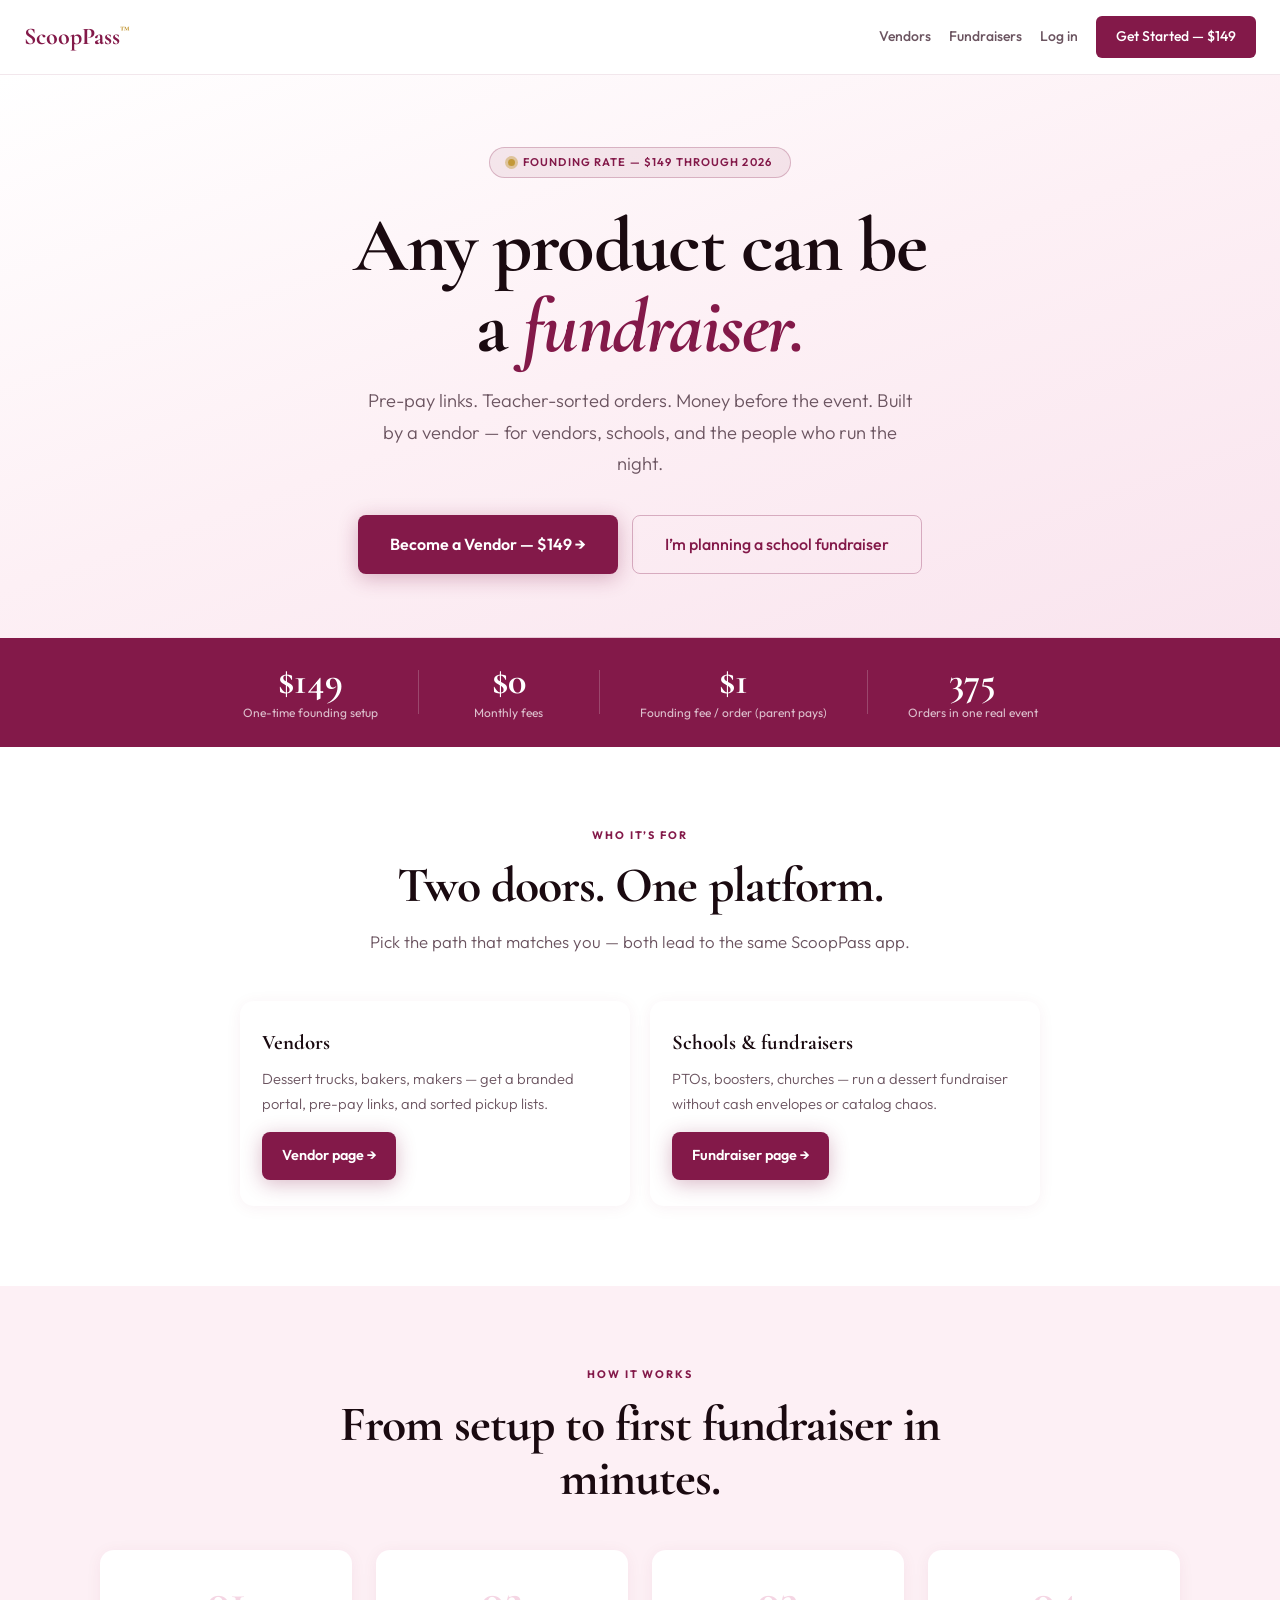
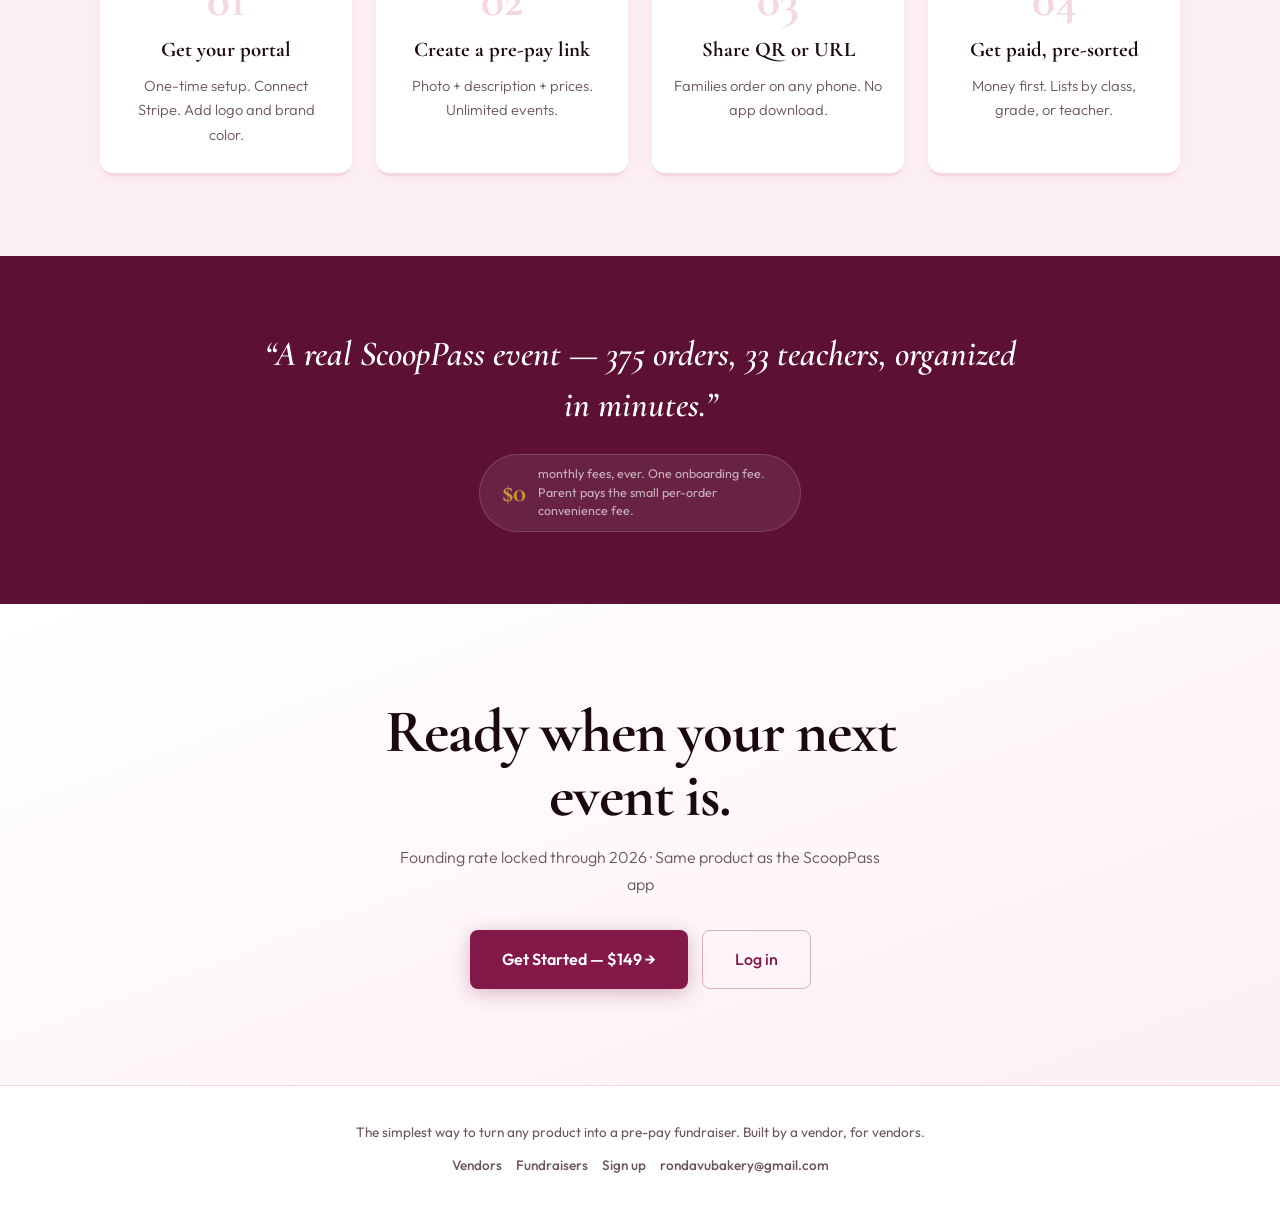
==== commit 0e920ba9: "Match standard tier .50 per-order fee to app pricing" ====
--- a/index.html
+++ b/index.html
@@ -50,7 +50,7 @@
     <div class="stat-div"></div>
     <div class="stat-item">
       <div class="stat-num">$1</div>
-      <div class="stat-label">Order fee (parent pays)</div>
+      <div class="stat-label">Founding fee / order (parent pays)</div>
     </div>
     <div class="stat-div"></div>
     <div class="stat-item">
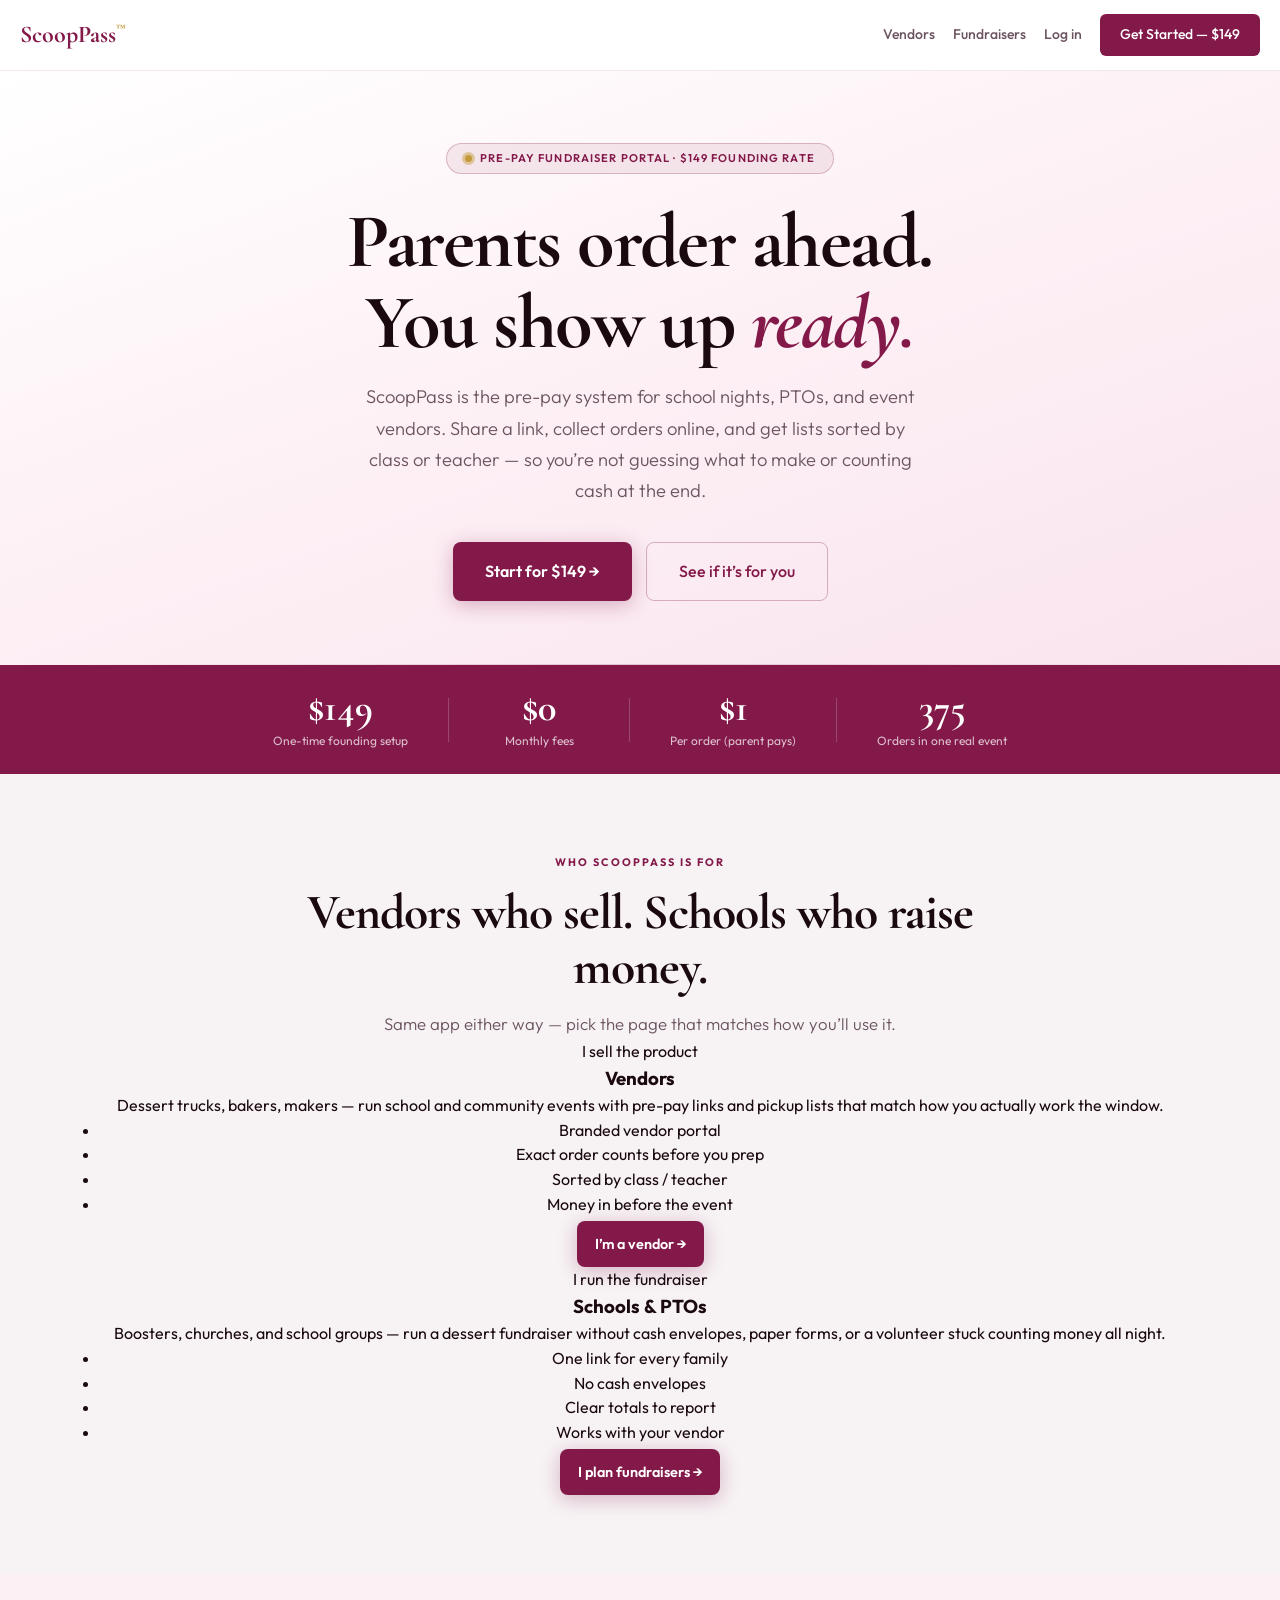
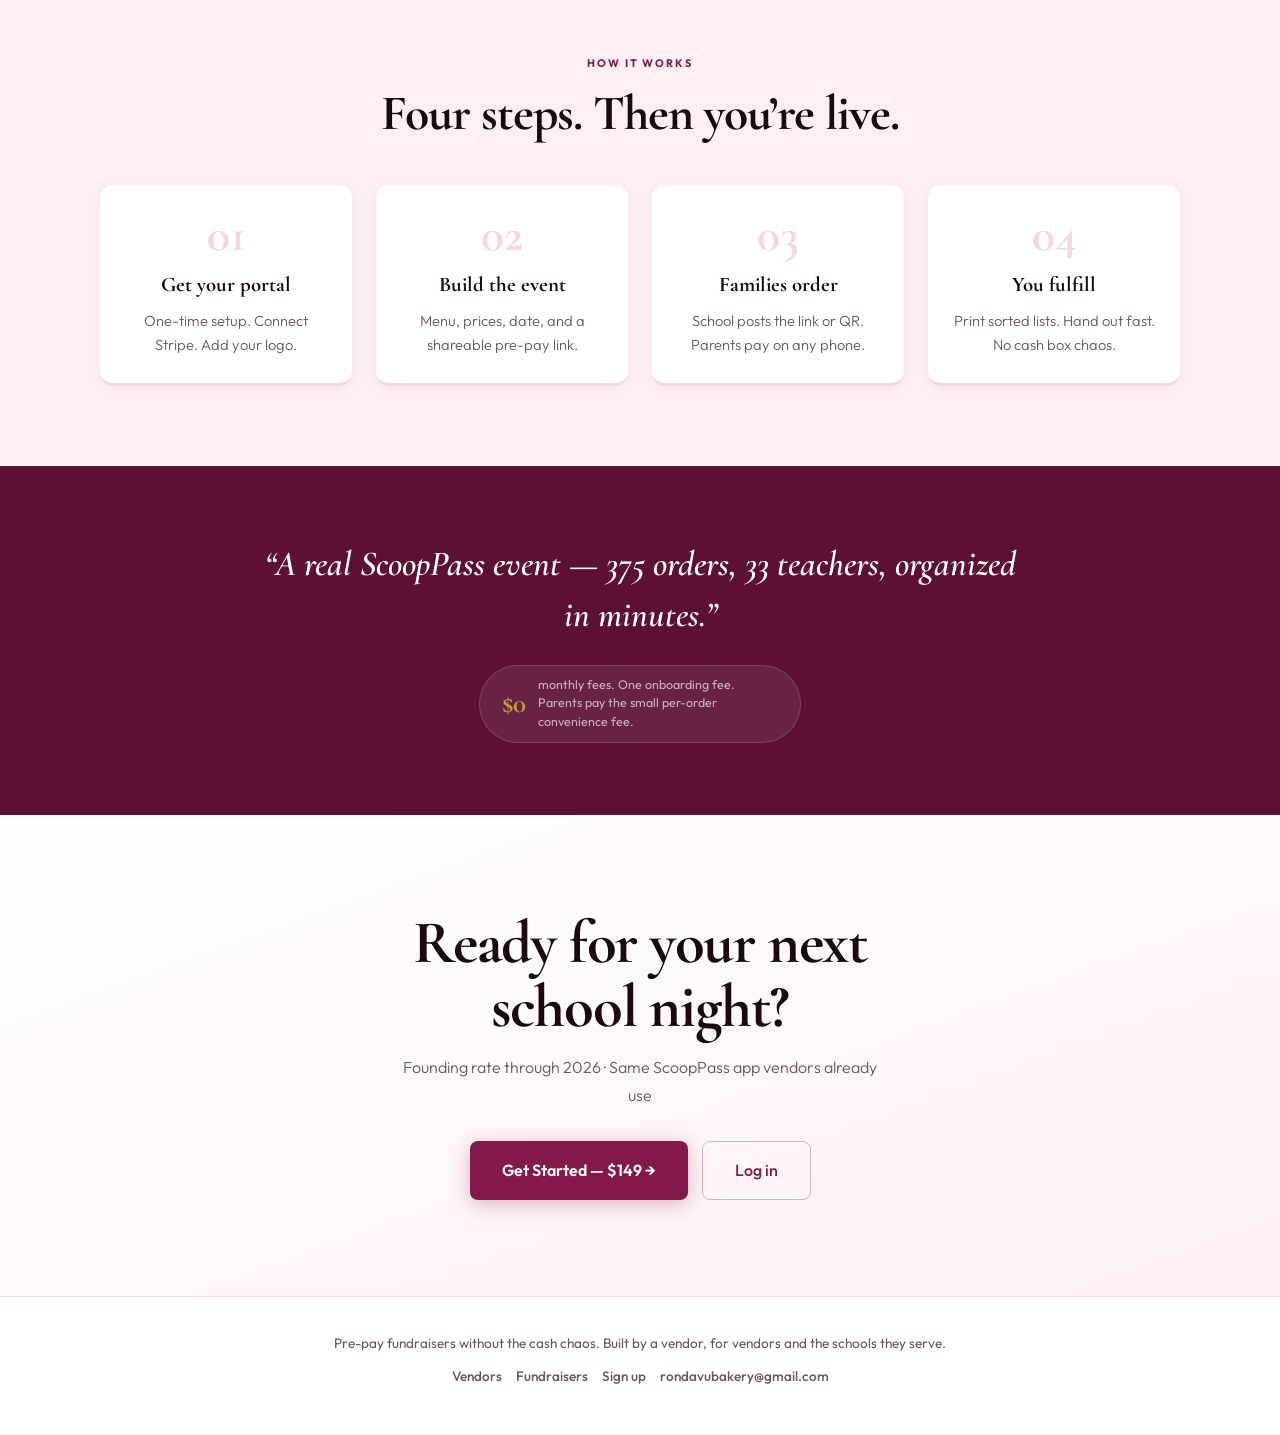
==== commit 91cee870: "Clarify homepage: what ScoopPass is, fix mobile nav - Replace vague Two doors copy with plain-langua" ====
--- a/index.html
+++ b/index.html
@@ -3,8 +3,8 @@
 <head>
   <meta charset="utf-8">
   <meta name="viewport" content="width=device-width, initial-scale=1">
-  <title>ScoopPass™ — Any Product Can Be a Fundraiser</title>
-  <meta name="description" content="Pre-pay fundraiser portal for vendors and schools. Founding rate $149 through 2026. $0 monthly. Know your numbers before the event.">
+  <title>ScoopPass™ — Pre-Pay Fundraisers for Vendors &amp; Schools</title>
+  <meta name="description" content="ScoopPass is a pre-pay portal for school fundraisers and event vendors. Parents order online. You get exact counts and sorted pickup lists. Founding rate $149.">
   <link rel="preconnect" href="https://fonts.googleapis.com">
   <link rel="preconnect" href="https://fonts.gstatic.com" crossorigin>
   <link href="https://fonts.googleapis.com/css2?family=Cormorant+Garamond:ital,wght@0,600;0,700;1,600&family=Outfit:wght@300;400;500;600;700&display=swap" rel="stylesheet">
@@ -24,16 +24,17 @@
   <header class="l-hero">
     <div class="hero-badge">
       <span class="badge-dot"></span>
-      <span>Founding rate — $149 through 2026</span>
+      <span>Pre-pay fundraiser portal · $149 founding rate</span>
     </div>
-    <h1>Any product can be<br>a <em>fundraiser.</em></h1>
+    <h1>Parents order ahead.<br>You show up <em>ready.</em></h1>
     <p class="hero-sub">
-      Pre-pay links. Teacher-sorted orders. Money before the event.
-      Built by a vendor — for vendors, schools, and the people who run the night.
+      ScoopPass is the pre-pay system for school nights, PTOs, and event vendors.
+      Share a link, collect orders online, and get lists sorted by class or teacher —
+      so you’re not guessing what to make or counting cash at the end.
     </p>
     <div class="hero-ctas">
-      <a class="btn-primary-l" href="https://app.getscooppass.com/get-started-founding">Become a Vendor — $149 →</a>
-      <a class="btn-secondary-l" href="fundraisers/">I’m planning a school fundraiser</a>
+      <a class="btn-primary-l" href="https://app.getscooppass.com/get-started-founding">Start for $149 →</a>
+      <a class="btn-secondary-l" href="#who">See if it’s for you</a>
     </div>
   </header>
 
@@ -50,7 +51,7 @@
     <div class="stat-div"></div>
     <div class="stat-item">
       <div class="stat-num">$1</div>
-      <div class="stat-label">Founding fee / order (parent pays)</div>
+      <div class="stat-label">Per order (parent pays)</div>
     </div>
     <div class="stat-div"></div>
     <div class="stat-item">
@@ -59,21 +60,37 @@
     </div>
   </div>
 
-  <section class="l-section">
+  <section class="l-section" id="who" style="background:var(--gray-light)">
     <div class="l-container center">
-      <p class="section-label">Who it’s for</p>
-      <h2 class="section-title">Two doors. One platform.</h2>
-      <p class="section-body">Pick the path that matches you — both lead to the same ScoopPass app.</p>
-      <div class="card-grid" style="text-align:left; max-width:800px; margin-left:auto; margin-right:auto">
-        <div class="benefit-card">
+      <p class="section-label">Who ScoopPass is for</p>
+      <h2 class="section-title">Vendors who sell. Schools who raise money.</h2>
+      <p class="section-body">
+        Same app either way — pick the page that matches how you’ll use it.
+      </p>
+      <div class="path-grid">
+        <div class="path-card">
+          <div class="path-kicker">I sell the product</div>
           <h3>Vendors</h3>
-          <p>Dessert trucks, bakers, makers — get a branded portal, pre-pay links, and sorted pickup lists.</p>
-          <p style="margin-top:16px"><a class="btn-primary-l" style="padding:12px 20px;font-size:.9rem" href="vendors/">Vendor page →</a></p>
+          <p>Dessert trucks, bakers, makers — run school and community events with pre-pay links and pickup lists that match how you actually work the window.</p>
+          <ul>
+            <li>Branded vendor portal</li>
+            <li>Exact order counts before you prep</li>
+            <li>Sorted by class / teacher</li>
+            <li>Money in before the event</li>
+          </ul>
+          <a class="btn-primary-l" style="padding:12px 18px;font-size:.9rem;margin-top:4px" href="vendors/">I’m a vendor →</a>
         </div>
-        <div class="benefit-card">
-          <h3>Schools &amp; fundraisers</h3>
-          <p>PTOs, boosters, churches — run a dessert fundraiser without cash envelopes or catalog chaos.</p>
-          <p style="margin-top:16px"><a class="btn-primary-l" style="padding:12px 20px;font-size:.9rem" href="fundraisers/">Fundraiser page →</a></p>
+        <div class="path-card">
+          <div class="path-kicker">I run the fundraiser</div>
+          <h3>Schools &amp; PTOs</h3>
+          <p>Boosters, churches, and school groups — run a dessert fundraiser without cash envelopes, paper forms, or a volunteer stuck counting money all night.</p>
+          <ul>
+            <li>One link for every family</li>
+            <li>No cash envelopes</li>
+            <li>Clear totals to report</li>
+            <li>Works with your vendor</li>
+          </ul>
+          <a class="btn-primary-l" style="padding:12px 18px;font-size:.9rem;margin-top:4px" href="fundraisers/">I plan fundraisers →</a>
         </div>
       </div>
     </div>
@@ -82,27 +99,27 @@
   <section class="l-section how-section">
     <div class="l-container center">
       <p class="section-label">How it works</p>
-      <h2 class="section-title">From setup to first fundraiser in minutes.</h2>
+      <h2 class="section-title">Four steps. Then you’re live.</h2>
       <div class="steps">
         <div class="step">
           <div class="step-num">01</div>
           <h3 class="step-title">Get your portal</h3>
-          <p class="step-body">One-time setup. Connect Stripe. Add logo and brand color.</p>
+          <p class="step-body">One-time setup. Connect Stripe. Add your logo.</p>
         </div>
         <div class="step">
           <div class="step-num">02</div>
-          <h3 class="step-title">Create a pre-pay link</h3>
-          <p class="step-body">Photo + description + prices. Unlimited events.</p>
+          <h3 class="step-title">Build the event</h3>
+          <p class="step-body">Menu, prices, date, and a shareable pre-pay link.</p>
         </div>
         <div class="step">
           <div class="step-num">03</div>
-          <h3 class="step-title">Share QR or URL</h3>
-          <p class="step-body">Families order on any phone. No app download.</p>
+          <h3 class="step-title">Families order</h3>
+          <p class="step-body">School posts the link or QR. Parents pay on any phone.</p>
         </div>
         <div class="step">
           <div class="step-num">04</div>
-          <h3 class="step-title">Get paid, pre-sorted</h3>
-          <p class="step-body">Money first. Lists by class, grade, or teacher.</p>
+          <h3 class="step-title">You fulfill</h3>
+          <p class="step-body">Print sorted lists. Hand out fast. No cash box chaos.</p>
         </div>
       </div>
     </div>
@@ -112,13 +129,13 @@
     <p class="proof-quote">“A real ScoopPass event — 375 orders, 33 teachers, organized in minutes.”</p>
     <div class="proof-pill">
       <div class="proof-num">$0</div>
-      <div class="proof-text">monthly fees, ever. One onboarding fee. Parent pays the small per-order convenience fee.</div>
+      <div class="proof-text">monthly fees. One onboarding fee. Parents pay the small per-order convenience fee.</div>
     </div>
   </section>
 
   <section class="cta-section">
-    <h2 class="cta-title">Ready when your next<br>event is.</h2>
-    <p class="cta-sub">Founding rate locked through 2026 · Same product as the ScoopPass app</p>
+    <h2 class="cta-title">Ready for your next<br>school night?</h2>
+    <p class="cta-sub">Founding rate through 2026 · Same ScoopPass app vendors already use</p>
     <div class="hero-ctas">
       <a class="btn-primary-l" href="https://app.getscooppass.com/get-started-founding">Get Started — $149 →</a>
       <a class="btn-secondary-l" href="https://app.getscooppass.com/login">Log in</a>
@@ -126,7 +143,7 @@
   </section>
 
   <footer class="l-footer">
-    <p>The simplest way to turn any product into a pre-pay fundraiser. Built by a vendor, for vendors.</p>
+    <p>Pre-pay fundraisers without the cash chaos. Built by a vendor, for vendors and the schools they serve.</p>
     <div class="l-footer-links">
       <a href="vendors/">Vendors</a>
       <a href="fundraisers/">Fundraisers</a>
--- a/styles.css
+++ b/styles.css
@@ -25,11 +25,11 @@
 .l-nav {
   position: sticky; top: 0; z-index: 100;
   display: flex; align-items: center; justify-content: space-between;
-  padding: 16px 24px;
+  padding: 14px 20px;
   background: rgba(255,255,255,.95);
   backdrop-filter: blur(12px);
   border-bottom: 1px solid rgba(131,25,73,.1);
-  gap: 12px; flex-wrap: wrap;
+  gap: 10px 16px; flex-wrap: wrap;
 }
 .l-nav-logo {
   font-family: 'Cormorant Garamond', Georgia, serif;
@@ -325,9 +325,43 @@
 
 @media (max-width: 700px) {
   .stat-div { display: none; }
-  .l-nav { padding: 14px 16px; }
-  .l-hero { padding: 56px 18px 48px; }
-  .l-section { padding: 64px 18px; }
+  .stat-bar { gap: 20px 28px; padding: 20px 16px; }
+  .l-nav {
+    padding: 12px 14px;
+    flex-wrap: nowrap;
+  }
+  .l-nav-logo { font-size: 1.25rem; flex-shrink: 0; }
+  .l-nav-links {
+    gap: 8px;
+    justify-content: flex-end;
+    flex: 1;
+    min-width: 0;
+  }
+  .l-nav-links a:not(.btn-nav) {
+    font-size: .78rem;
+  }
+  /* Keep primary action; hide secondary text links on very small screens if needed */
+  .btn-nav {
+    padding: 8px 12px;
+    font-size: .78rem;
+    white-space: nowrap;
+  }
+  .l-hero { padding: 48px 18px 40px; }
+  .l-section { padding: 56px 18px; }
+  .path-grid {
+    grid-template-columns: 1fr !important;
+  }
+  .path-card .btn-primary-l {
+    width: 100%;
+    justify-content: center;
+  }
   .proof-pill { flex-direction: column; border-radius: 16px; text-align: center; }
   .proof-text { text-align: center; max-width: none; }
-}
+  .hero-ctas { flex-direction: column; align-items: stretch; }
+  .hero-ctas .btn-primary-l,
+  .hero-ctas .btn-secondary-l { justify-content: center; width: 100%; }
+}
+
+@media (max-width: 420px) {
+  .l-nav-links a:not(.btn-nav) { display: none; }
+}
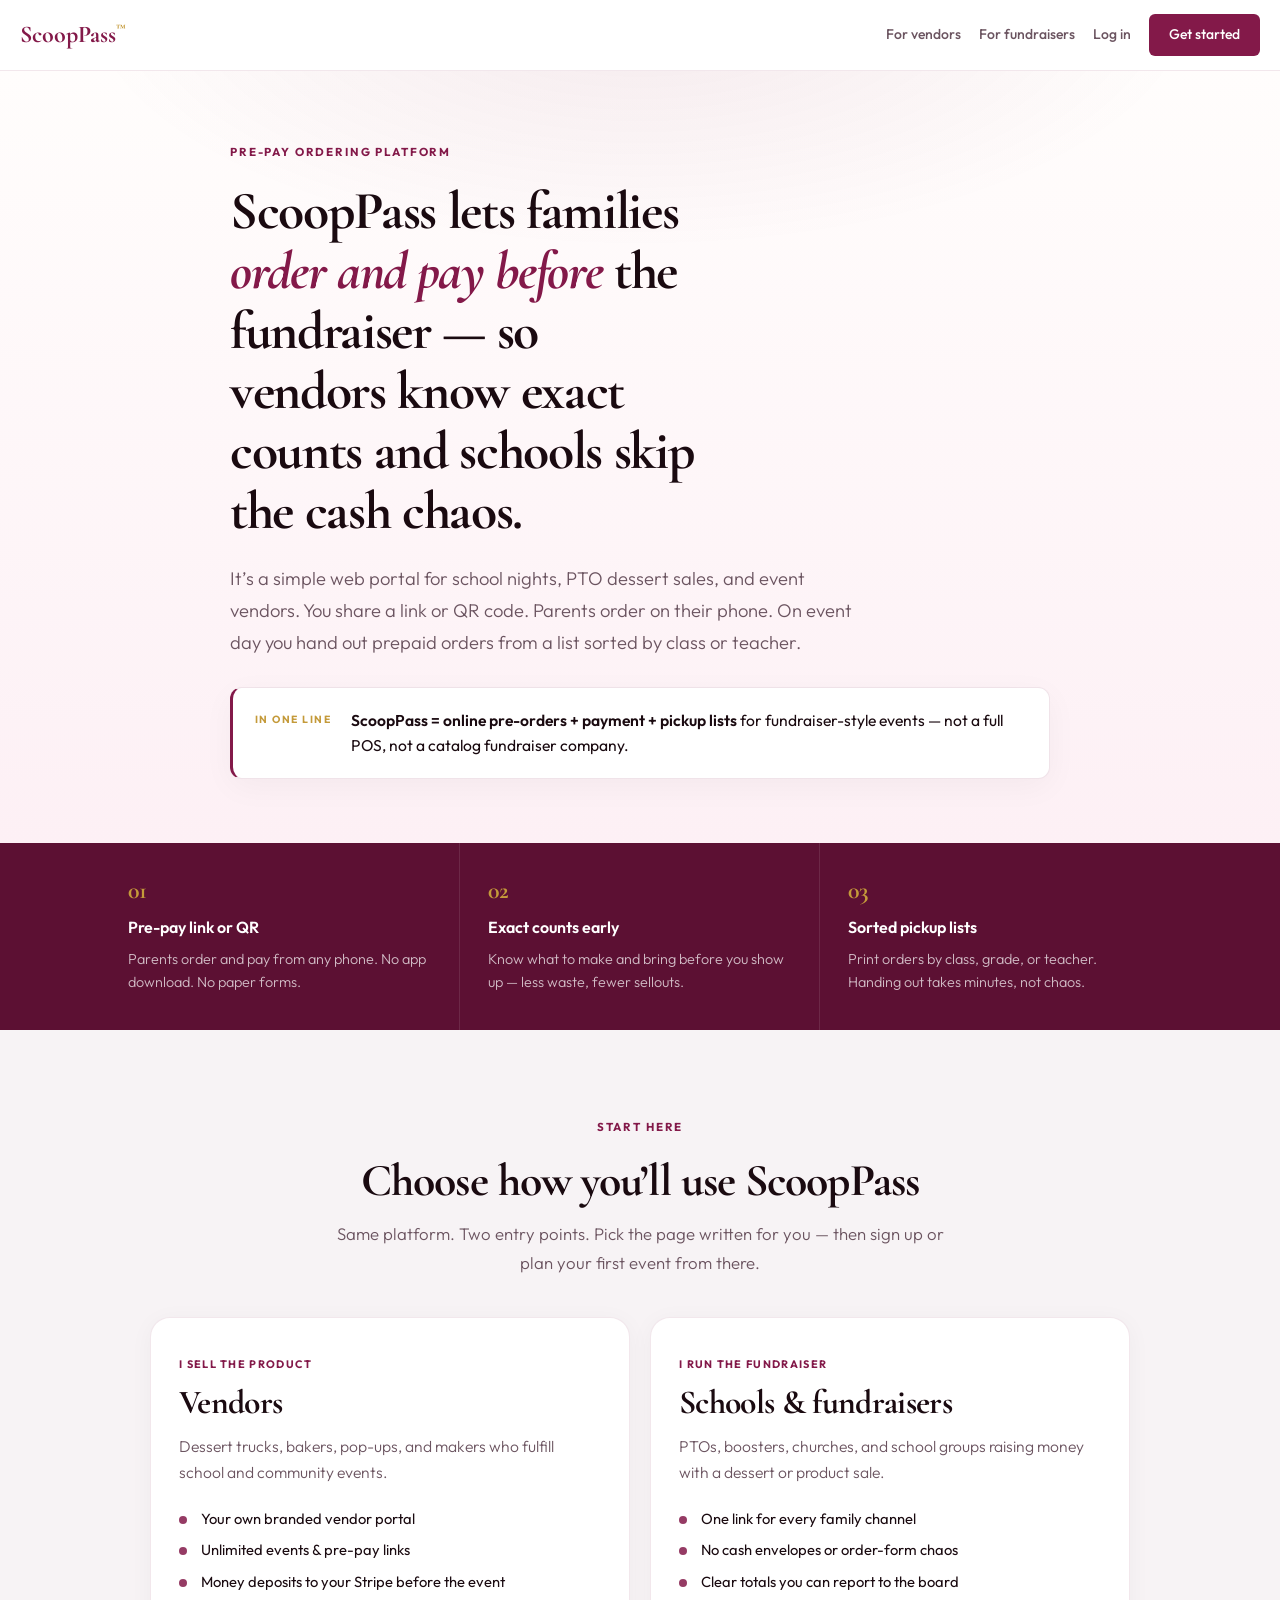
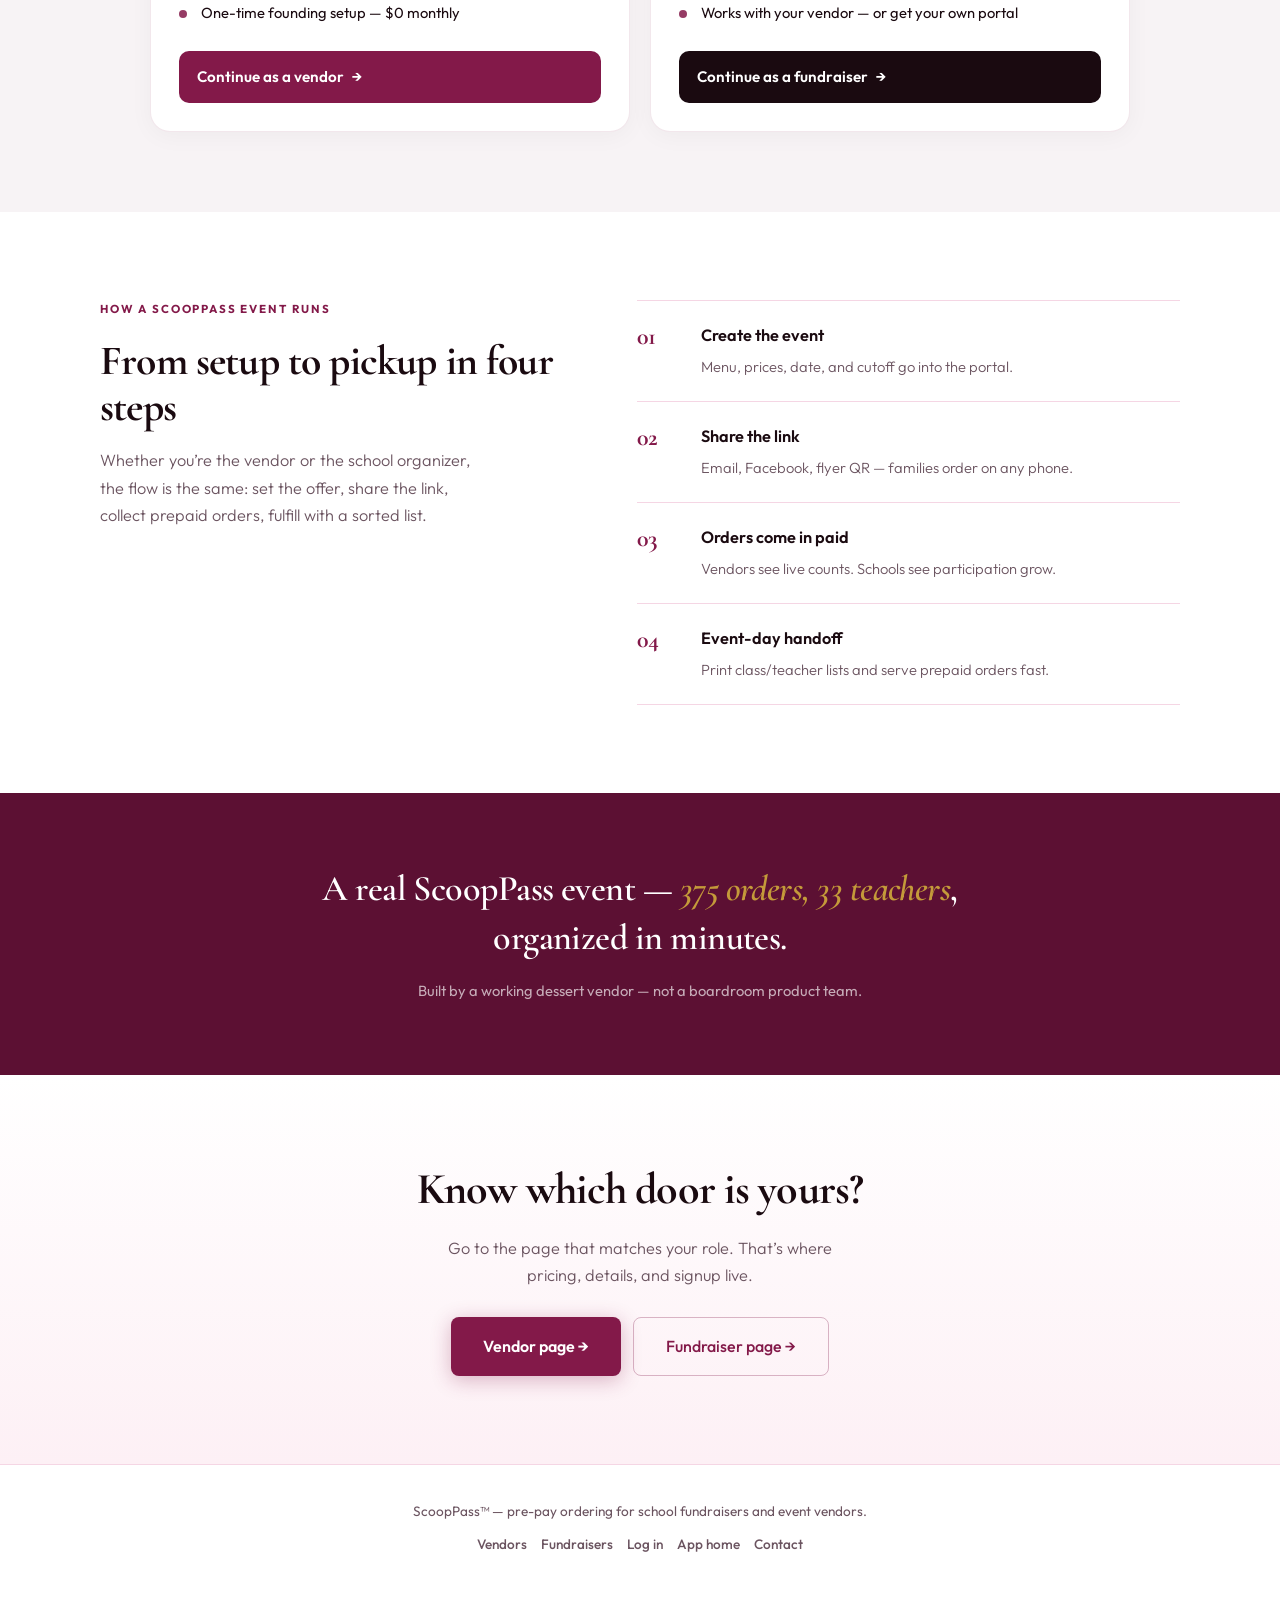
==== commit f24cdeff: "Rebuild homepage as clear product funnel - State what ScoopPass is in the hero (pre-pay ordering pla" ====
--- a/index.html
+++ b/index.html
@@ -3,152 +3,175 @@
 <head>
   <meta charset="utf-8">
   <meta name="viewport" content="width=device-width, initial-scale=1">
-  <title>ScoopPass™ — Pre-Pay Fundraisers for Vendors &amp; Schools</title>
-  <meta name="description" content="ScoopPass is a pre-pay portal for school fundraisers and event vendors. Parents order online. You get exact counts and sorted pickup lists. Founding rate $149.">
+  <title>ScoopPass™ — Pre-Pay Ordering for School Fundraisers &amp; Event Vendors</title>
+  <meta name="description" content="ScoopPass is a pre-pay ordering platform for school fundraisers and event vendors. Families order and pay online before the event. Vendors get exact counts and class-sorted pickup lists.">
   <link rel="preconnect" href="https://fonts.googleapis.com">
   <link rel="preconnect" href="https://fonts.gstatic.com" crossorigin>
-  <link href="https://fonts.googleapis.com/css2?family=Cormorant+Garamond:ital,wght@0,600;0,700;1,600&family=Outfit:wght@300;400;500;600;700&display=swap" rel="stylesheet">
+  <link href="https://fonts.googleapis.com/css2?family=Cormorant+Garamond:ital,wght@0,600;0,700;1,600;1,700&family=Outfit:wght@300;400;500;600;700&display=swap" rel="stylesheet">
   <link rel="stylesheet" href="styles.css">
+  <link rel="stylesheet" href="home.css">
 </head>
-<body>
+<body class="home">
   <nav class="l-nav">
     <a class="l-nav-logo" href="./">ScoopPass<span>™</span></a>
     <div class="l-nav-links">
-      <a href="vendors/">Vendors</a>
-      <a href="fundraisers/">Fundraisers</a>
+      <a href="vendors/">For vendors</a>
+      <a href="fundraisers/">For fundraisers</a>
       <a href="https://app.getscooppass.com/login">Log in</a>
-      <a class="btn-nav" href="https://app.getscooppass.com/get-started-founding">Get Started — $149</a>
+      <a class="btn-nav" href="#start">Get started</a>
     </div>
   </nav>
 
-  <header class="l-hero">
-    <div class="hero-badge">
-      <span class="badge-dot"></span>
-      <span>Pre-pay fundraiser portal · $149 founding rate</span>
-    </div>
-    <h1>Parents order ahead.<br>You show up <em>ready.</em></h1>
-    <p class="hero-sub">
-      ScoopPass is the pre-pay system for school nights, PTOs, and event vendors.
-      Share a link, collect orders online, and get lists sorted by class or teacher —
-      so you’re not guessing what to make or counting cash at the end.
-    </p>
-    <div class="hero-ctas">
-      <a class="btn-primary-l" href="https://app.getscooppass.com/get-started-founding">Start for $149 →</a>
-      <a class="btn-secondary-l" href="#who">See if it’s for you</a>
+  <!-- HERO: what it is -->
+  <header class="home-hero">
+    <div class="home-hero-inner">
+      <p class="home-eyebrow">Pre-pay ordering platform</p>
+      <h1>
+        ScoopPass lets families <em>order and pay before</em> the fundraiser —
+        so vendors know exact counts and schools skip the cash chaos.
+      </h1>
+      <p class="home-lead">
+        It’s a simple web portal for school nights, PTO dessert sales, and event vendors.
+        You share a link or QR code. Parents order on their phone. On event day you hand out
+        prepaid orders from a list sorted by class or teacher.
+      </p>
+      <div class="home-def">
+        <div class="home-def-label">In one line</div>
+        <p>
+          <strong>ScoopPass = online pre-orders + payment + pickup lists</strong>
+          for fundraiser-style events — not a full POS, not a catalog fundraiser company.
+        </p>
+      </div>
     </div>
   </header>
 
-  <div class="stat-bar">
-    <div class="stat-item">
-      <div class="stat-num">$149</div>
-      <div class="stat-label">One-time founding setup</div>
-    </div>
-    <div class="stat-div"></div>
-    <div class="stat-item">
-      <div class="stat-num">$0</div>
-      <div class="stat-label">Monthly fees</div>
-    </div>
-    <div class="stat-div"></div>
-    <div class="stat-item">
-      <div class="stat-num">$1</div>
-      <div class="stat-label">Per order (parent pays)</div>
-    </div>
-    <div class="stat-div"></div>
-    <div class="stat-item">
-      <div class="stat-num">375</div>
-      <div class="stat-label">Orders in one real event</div>
-    </div>
-  </div>
-
-  <section class="l-section" id="who" style="background:var(--gray-light)">
-    <div class="l-container center">
-      <p class="section-label">Who ScoopPass is for</p>
-      <h2 class="section-title">Vendors who sell. Schools who raise money.</h2>
-      <p class="section-body">
-        Same app either way — pick the page that matches how you’ll use it.
-      </p>
-      <div class="path-grid">
-        <div class="path-card">
-          <div class="path-kicker">I sell the product</div>
-          <h3>Vendors</h3>
-          <p>Dessert trucks, bakers, makers — run school and community events with pre-pay links and pickup lists that match how you actually work the window.</p>
-          <ul>
-            <li>Branded vendor portal</li>
-            <li>Exact order counts before you prep</li>
-            <li>Sorted by class / teacher</li>
-            <li>Money in before the event</li>
-          </ul>
-          <a class="btn-primary-l" style="padding:12px 18px;font-size:.9rem;margin-top:4px" href="vendors/">I’m a vendor →</a>
-        </div>
-        <div class="path-card">
-          <div class="path-kicker">I run the fundraiser</div>
-          <h3>Schools &amp; PTOs</h3>
-          <p>Boosters, churches, and school groups — run a dessert fundraiser without cash envelopes, paper forms, or a volunteer stuck counting money all night.</p>
-          <ul>
-            <li>One link for every family</li>
-            <li>No cash envelopes</li>
-            <li>Clear totals to report</li>
-            <li>Works with your vendor</li>
-          </ul>
-          <a class="btn-primary-l" style="padding:12px 18px;font-size:.9rem;margin-top:4px" href="fundraisers/">I plan fundraisers →</a>
-        </div>
+  <!-- What you get -->
+  <section class="home-strip">
+    <div class="home-strip-grid">
+      <div class="home-strip-item">
+        <span class="home-strip-num">01</span>
+        <h3>Pre-pay link or QR</h3>
+        <p>Parents order and pay from any phone. No app download. No paper forms.</p>
+      </div>
+      <div class="home-strip-item">
+        <span class="home-strip-num">02</span>
+        <h3>Exact counts early</h3>
+        <p>Know what to make and bring before you show up — less waste, fewer sellouts.</p>
+      </div>
+      <div class="home-strip-item">
+        <span class="home-strip-num">03</span>
+        <h3>Sorted pickup lists</h3>
+        <p>Print orders by class, grade, or teacher. Handing out takes minutes, not chaos.</p>
       </div>
     </div>
   </section>
 
-  <section class="l-section how-section">
-    <div class="l-container center">
-      <p class="section-label">How it works</p>
-      <h2 class="section-title">Four steps. Then you’re live.</h2>
-      <div class="steps">
-        <div class="step">
-          <div class="step-num">01</div>
-          <h3 class="step-title">Get your portal</h3>
-          <p class="step-body">One-time setup. Connect Stripe. Add your logo.</p>
+  <!-- Main funnel -->
+  <section class="home-funnel" id="start">
+    <div class="home-funnel-head">
+      <p class="home-eyebrow dark">Start here</p>
+      <h2>Choose how you’ll use ScoopPass</h2>
+      <p class="home-funnel-sub">
+        Same platform. Two entry points. Pick the page written for you —
+        then sign up or plan your first event from there.
+      </p>
+    </div>
+
+    <div class="home-funnel-grid">
+      <a class="home-door home-door-vendor" href="vendors/">
+        <div class="home-door-top">
+          <span class="home-door-tag">I sell the product</span>
+          <h3>Vendors</h3>
+          <p class="home-door-desc">
+            Dessert trucks, bakers, pop-ups, and makers who fulfill school and community events.
+          </p>
         </div>
-        <div class="step">
-          <div class="step-num">02</div>
-          <h3 class="step-title">Build the event</h3>
-          <p class="step-body">Menu, prices, date, and a shareable pre-pay link.</p>
+        <ul class="home-door-list">
+          <li>Your own branded vendor portal</li>
+          <li>Unlimited events &amp; pre-pay links</li>
+          <li>Money deposits to your Stripe before the event</li>
+          <li>One-time founding setup — $0 monthly</li>
+        </ul>
+        <span class="home-door-cta">Continue as a vendor <span aria-hidden="true">→</span></span>
+      </a>
+
+      <a class="home-door home-door-fundraiser" href="fundraisers/">
+        <div class="home-door-top">
+          <span class="home-door-tag">I run the fundraiser</span>
+          <h3>Schools &amp; fundraisers</h3>
+          <p class="home-door-desc">
+            PTOs, boosters, churches, and school groups raising money with a dessert or product sale.
+          </p>
         </div>
-        <div class="step">
-          <div class="step-num">03</div>
-          <h3 class="step-title">Families order</h3>
-          <p class="step-body">School posts the link or QR. Parents pay on any phone.</p>
-        </div>
-        <div class="step">
-          <div class="step-num">04</div>
-          <h3 class="step-title">You fulfill</h3>
-          <p class="step-body">Print sorted lists. Hand out fast. No cash box chaos.</p>
-        </div>
-      </div>
+        <ul class="home-door-list">
+          <li>One link for every family channel</li>
+          <li>No cash envelopes or order-form chaos</li>
+          <li>Clear totals you can report to the board</li>
+          <li>Works with your vendor — or get your own portal</li>
+        </ul>
+        <span class="home-door-cta">Continue as a fundraiser <span aria-hidden="true">→</span></span>
+      </a>
     </div>
   </section>
 
-  <section class="l-section proof-section">
-    <p class="proof-quote">“A real ScoopPass event — 375 orders, 33 teachers, organized in minutes.”</p>
-    <div class="proof-pill">
-      <div class="proof-num">$0</div>
-      <div class="proof-text">monthly fees. One onboarding fee. Parents pay the small per-order convenience fee.</div>
+  <!-- How it works - short -->
+  <section class="home-how">
+    <div class="home-how-inner">
+      <div class="home-how-copy">
+        <p class="home-eyebrow">How a ScoopPass event runs</p>
+        <h2>From setup to pickup in four steps</h2>
+        <p>
+          Whether you’re the vendor or the school organizer, the flow is the same:
+          set the offer, share the link, collect prepaid orders, fulfill with a sorted list.
+        </p>
+      </div>
+      <ol class="home-how-steps">
+        <li>
+          <strong>Create the event</strong>
+          <span>Menu, prices, date, and cutoff go into the portal.</span>
+        </li>
+        <li>
+          <strong>Share the link</strong>
+          <span>Email, Facebook, flyer QR — families order on any phone.</span>
+        </li>
+        <li>
+          <strong>Orders come in paid</strong>
+          <span>Vendors see live counts. Schools see participation grow.</span>
+        </li>
+        <li>
+          <strong>Event-day handoff</strong>
+          <span>Print class/teacher lists and serve prepaid orders fast.</span>
+        </li>
+      </ol>
     </div>
   </section>
 
-  <section class="cta-section">
-    <h2 class="cta-title">Ready for your next<br>school night?</h2>
-    <p class="cta-sub">Founding rate through 2026 · Same ScoopPass app vendors already use</p>
-    <div class="hero-ctas">
-      <a class="btn-primary-l" href="https://app.getscooppass.com/get-started-founding">Get Started — $149 →</a>
-      <a class="btn-secondary-l" href="https://app.getscooppass.com/login">Log in</a>
+  <!-- Proof -->
+  <section class="home-proof">
+    <blockquote>
+      A real ScoopPass event — <em>375 orders, 33 teachers</em>, organized in minutes.
+    </blockquote>
+    <p>Built by a working dessert vendor — not a boardroom product team.</p>
+  </section>
+
+  <!-- Footer CTA - still routes, doesn't hard-sell signup -->
+  <section class="home-bottom">
+    <h2>Know which door is yours?</h2>
+    <p>Go to the page that matches your role. That’s where pricing, details, and signup live.</p>
+    <div class="home-bottom-actions">
+      <a class="btn-primary-l" href="vendors/">Vendor page →</a>
+      <a class="btn-secondary-l" href="fundraisers/">Fundraiser page →</a>
     </div>
   </section>
 
   <footer class="l-footer">
-    <p>Pre-pay fundraisers without the cash chaos. Built by a vendor, for vendors and the schools they serve.</p>
+    <p>ScoopPass™ — pre-pay ordering for school fundraisers and event vendors.</p>
     <div class="l-footer-links">
       <a href="vendors/">Vendors</a>
       <a href="fundraisers/">Fundraisers</a>
-      <a href="https://app.getscooppass.com/get-started-founding">Sign up</a>
-      <a href="mailto:rondavubakery@gmail.com">rondavubakery@gmail.com</a>
+      <a href="https://app.getscooppass.com/login">Log in</a>
+      <a href="https://app.getscooppass.com/">App home</a>
+      <a href="mailto:rondavubakery@gmail.com">Contact</a>
     </div>
   </footer>
 </body>
--- a/home.css
+++ b/home.css
@@ -0,0 +1,456 @@
+/* Homepage-only layout — premium funnel into vendors / fundraisers */
+
+.home {
+  background: #fff;
+  color: var(--ink);
+}
+
+/* ----- Hero ----- */
+.home-hero {
+  padding: 72px 24px 64px;
+  background:
+    radial-gradient(ellipse 80% 60% at 50% -10%, rgba(131, 25, 73, 0.09), transparent 55%),
+    linear-gradient(180deg, #fffdfc 0%, #fdf0f5 100%);
+  border-bottom: 1px solid rgba(131, 25, 73, 0.08);
+}
+.home-hero-inner {
+  max-width: 820px;
+  margin: 0 auto;
+  text-align: left;
+}
+.home-eyebrow {
+  font-family: 'Outfit', system-ui, sans-serif;
+  font-size: 0.72rem;
+  font-weight: 700;
+  letter-spacing: 0.16em;
+  text-transform: uppercase;
+  color: var(--berry);
+  margin: 0 0 20px;
+}
+.home-eyebrow.dark { color: var(--berry); }
+
+.home-hero h1 {
+  font-family: 'Cormorant Garamond', Georgia, serif;
+  font-weight: 700;
+  font-size: clamp(2.15rem, 5vw, 3.35rem);
+  line-height: 1.12;
+  letter-spacing: -0.025em;
+  color: var(--ink);
+  margin: 0 0 22px;
+  max-width: 18ch;
+}
+.home-hero h1 em {
+  font-style: italic;
+  color: var(--berry);
+}
+
+.home-lead {
+  font-family: 'Outfit', system-ui, sans-serif;
+  font-size: clamp(1.02rem, 2vw, 1.15rem);
+  font-weight: 300;
+  line-height: 1.75;
+  color: var(--gray);
+  margin: 0 0 28px;
+  max-width: 54ch;
+}
+
+.home-def {
+  display: grid;
+  grid-template-columns: auto 1fr;
+  gap: 16px 20px;
+  align-items: start;
+  padding: 20px 22px;
+  background: #fff;
+  border: 1px solid rgba(131, 25, 73, 0.12);
+  border-left: 3px solid var(--berry);
+  border-radius: 12px;
+  box-shadow: 0 8px 32px rgba(26, 10, 16, 0.04);
+}
+.home-def-label {
+  font-size: 0.65rem;
+  font-weight: 700;
+  letter-spacing: 0.14em;
+  text-transform: uppercase;
+  color: var(--gold);
+  padding-top: 4px;
+  white-space: nowrap;
+}
+.home-def p {
+  margin: 0;
+  font-size: 0.98rem;
+  line-height: 1.6;
+  color: var(--ink);
+  font-weight: 400;
+}
+.home-def strong {
+  font-weight: 600;
+}
+
+/* ----- Capability strip ----- */
+.home-strip {
+  padding: 0 24px;
+  margin-top: -1px;
+  background: var(--berry-deep);
+}
+.home-strip-grid {
+  max-width: 1080px;
+  margin: 0 auto;
+  display: grid;
+  grid-template-columns: repeat(3, 1fr);
+  gap: 0;
+}
+.home-strip-item {
+  padding: 36px 28px;
+  border-right: 1px solid rgba(255, 255, 255, 0.1);
+}
+.home-strip-item:last-child { border-right: none; }
+.home-strip-num {
+  display: block;
+  font-family: 'Cormorant Garamond', Georgia, serif;
+  font-size: 1.5rem;
+  font-weight: 700;
+  color: var(--gold);
+  margin-bottom: 12px;
+  line-height: 1;
+}
+.home-strip-item h3 {
+  font-family: 'Outfit', system-ui, sans-serif;
+  font-size: 1rem;
+  font-weight: 600;
+  color: #fff;
+  margin: 0 0 8px;
+}
+.home-strip-item p {
+  margin: 0;
+  font-size: 0.9rem;
+  font-weight: 300;
+  line-height: 1.6;
+  color: rgba(255, 255, 255, 0.72);
+}
+
+/* ----- Funnel doors ----- */
+.home-funnel {
+  padding: 88px 24px 80px;
+  background: var(--gray-light);
+}
+.home-funnel-head {
+  max-width: 640px;
+  margin: 0 auto 40px;
+  text-align: center;
+}
+.home-funnel-head h2 {
+  font-family: 'Cormorant Garamond', Georgia, serif;
+  font-size: clamp(2rem, 4vw, 2.85rem);
+  font-weight: 700;
+  letter-spacing: -0.02em;
+  line-height: 1.1;
+  margin: 0 0 14px;
+  color: var(--ink);
+}
+.home-funnel-sub {
+  margin: 0;
+  font-size: 1.05rem;
+  font-weight: 300;
+  line-height: 1.7;
+  color: var(--gray);
+}
+
+.home-funnel-grid {
+  max-width: 980px;
+  margin: 0 auto;
+  display: grid;
+  grid-template-columns: 1fr 1fr;
+  gap: 20px;
+}
+
+.home-door {
+  display: flex;
+  flex-direction: column;
+  background: #fff;
+  border-radius: 20px;
+  padding: 32px 28px 28px;
+  text-decoration: none;
+  color: inherit;
+  border: 1px solid rgba(131, 25, 73, 0.1);
+  box-shadow: 0 4px 24px rgba(26, 10, 16, 0.04);
+  transition: transform 0.2s ease, box-shadow 0.2s ease, border-color 0.2s ease;
+  min-height: 100%;
+}
+.home-door:hover {
+  transform: translateY(-4px);
+  box-shadow: 0 16px 48px rgba(131, 25, 73, 0.12);
+  border-color: rgba(131, 25, 73, 0.25);
+  text-decoration: none;
+}
+.home-door-tag {
+  display: inline-block;
+  font-size: 0.68rem;
+  font-weight: 700;
+  letter-spacing: 0.12em;
+  text-transform: uppercase;
+  color: var(--berry);
+  margin-bottom: 12px;
+}
+.home-door h3 {
+  font-family: 'Cormorant Garamond', Georgia, serif;
+  font-size: 2.1rem;
+  font-weight: 700;
+  letter-spacing: -0.02em;
+  margin: 0 0 12px;
+  color: var(--ink);
+  line-height: 1.1;
+}
+.home-door-desc {
+  margin: 0;
+  font-size: 0.98rem;
+  font-weight: 300;
+  line-height: 1.65;
+  color: var(--gray);
+}
+.home-door-top { margin-bottom: 22px; }
+
+.home-door-list {
+  list-style: none;
+  margin: 0 0 28px;
+  padding: 0;
+  display: flex;
+  flex-direction: column;
+  gap: 10px;
+  flex: 1;
+}
+.home-door-list li {
+  position: relative;
+  padding-left: 22px;
+  font-size: 0.92rem;
+  line-height: 1.45;
+  color: var(--ink);
+  font-weight: 400;
+}
+.home-door-list li::before {
+  content: "";
+  position: absolute;
+  left: 0;
+  top: 0.55em;
+  width: 8px;
+  height: 8px;
+  border-radius: 50%;
+  background: var(--berry);
+  opacity: 0.85;
+}
+
+.home-door-cta {
+  display: inline-flex;
+  align-items: center;
+  gap: 8px;
+  margin-top: auto;
+  padding: 14px 18px;
+  border-radius: 10px;
+  font-weight: 600;
+  font-size: 0.95rem;
+  transition: background 0.15s ease;
+}
+.home-door-vendor .home-door-cta {
+  background: var(--berry);
+  color: #fff;
+}
+.home-door-vendor:hover .home-door-cta {
+  background: var(--berry-glow);
+}
+.home-door-fundraiser .home-door-cta {
+  background: var(--ink);
+  color: #fff;
+}
+.home-door-fundraiser:hover .home-door-cta {
+  background: #2a1520;
+}
+
+/* ----- How ----- */
+.home-how {
+  padding: 88px 24px;
+  background: #fff;
+}
+.home-how-inner {
+  max-width: 1080px;
+  margin: 0 auto;
+  display: grid;
+  grid-template-columns: 1fr 1.15fr;
+  gap: 48px 64px;
+  align-items: start;
+}
+.home-how-copy h2 {
+  font-family: 'Cormorant Garamond', Georgia, serif;
+  font-size: clamp(1.9rem, 3.5vw, 2.6rem);
+  font-weight: 700;
+  letter-spacing: -0.02em;
+  line-height: 1.12;
+  margin: 0 0 16px;
+}
+.home-how-copy p:last-child {
+  margin: 0;
+  font-size: 1.02rem;
+  font-weight: 300;
+  line-height: 1.7;
+  color: var(--gray);
+  max-width: 36ch;
+}
+.home-how-steps {
+  list-style: none;
+  margin: 0;
+  padding: 0;
+  counter-reset: step;
+  display: flex;
+  flex-direction: column;
+  gap: 0;
+  border-top: 1px solid var(--berry-light);
+}
+.home-how-steps li {
+  display: grid;
+  grid-template-columns: 48px 1fr;
+  gap: 8px 16px;
+  padding: 22px 0;
+  border-bottom: 1px solid var(--berry-light);
+  counter-increment: step;
+}
+.home-how-steps li::before {
+  content: counter(step, decimal-leading-zero);
+  font-family: 'Cormorant Garamond', Georgia, serif;
+  font-size: 1.5rem;
+  font-weight: 700;
+  color: var(--berry);
+  line-height: 1.2;
+  grid-row: 1 / span 2;
+}
+.home-how-steps strong {
+  font-size: 1.02rem;
+  font-weight: 600;
+  color: var(--ink);
+  grid-column: 2;
+}
+.home-how-steps span {
+  grid-column: 2;
+  font-size: 0.92rem;
+  font-weight: 300;
+  color: var(--gray);
+  line-height: 1.55;
+}
+
+/* ----- Proof ----- */
+.home-proof {
+  padding: 72px 24px;
+  background: var(--berry-deep);
+  text-align: center;
+}
+.home-proof blockquote {
+  margin: 0 auto 18px;
+  max-width: 720px;
+  font-family: 'Cormorant Garamond', Georgia, serif;
+  font-size: clamp(1.55rem, 3.2vw, 2.25rem);
+  font-weight: 600;
+  font-style: normal;
+  line-height: 1.35;
+  color: #fff;
+  letter-spacing: -0.015em;
+}
+.home-proof blockquote em {
+  font-style: italic;
+  color: var(--gold);
+}
+.home-proof > p {
+  margin: 0;
+  font-size: 0.92rem;
+  font-weight: 400;
+  color: rgba(255, 255, 255, 0.65);
+}
+
+/* ----- Bottom ----- */
+.home-bottom {
+  padding: 80px 24px 88px;
+  text-align: center;
+  background: linear-gradient(180deg, #fff 0%, var(--berry-pale) 100%);
+}
+.home-bottom h2 {
+  font-family: 'Cormorant Garamond', Georgia, serif;
+  font-size: clamp(1.9rem, 4vw, 2.75rem);
+  font-weight: 700;
+  margin: 0 0 12px;
+  letter-spacing: -0.02em;
+}
+.home-bottom > p {
+  margin: 0 auto 28px;
+  max-width: 420px;
+  font-size: 1.02rem;
+  font-weight: 300;
+  color: var(--gray);
+  line-height: 1.65;
+}
+.home-bottom-actions {
+  display: flex;
+  flex-wrap: wrap;
+  gap: 12px;
+  justify-content: center;
+}
+
+/* ----- Responsive ----- */
+@media (max-width: 860px) {
+  .home-strip-grid {
+    grid-template-columns: 1fr;
+  }
+  .home-strip-item {
+    border-right: none;
+    border-bottom: 1px solid rgba(255, 255, 255, 0.1);
+    padding: 28px 8px;
+  }
+  .home-strip-item:last-child { border-bottom: none; }
+  .home-funnel-grid {
+    grid-template-columns: 1fr;
+    max-width: 480px;
+  }
+  .home-how-inner {
+    grid-template-columns: 1fr;
+    gap: 36px;
+  }
+}
+
+@media (max-width: 640px) {
+  .home-hero {
+    padding: 48px 18px 44px;
+  }
+  .home-hero h1 {
+    max-width: none;
+    font-size: clamp(1.85rem, 8vw, 2.35rem);
+  }
+  .home-def {
+    grid-template-columns: 1fr;
+    gap: 8px;
+  }
+  .home-funnel {
+    padding: 64px 18px 56px;
+  }
+  .home-door {
+    padding: 26px 22px 22px;
+  }
+  .home-door h3 {
+    font-size: 1.75rem;
+  }
+  .home-how {
+    padding: 64px 18px;
+  }
+  .home-proof {
+    padding: 56px 18px;
+  }
+  .home-bottom {
+    padding: 56px 18px 64px;
+  }
+  .home-bottom-actions {
+    flex-direction: column;
+    align-items: stretch;
+  }
+  .home-bottom-actions .btn-primary-l,
+  .home-bottom-actions .btn-secondary-l {
+    justify-content: center;
+    width: 100%;
+  }
+  .home-strip {
+    padding: 8px 18px 16px;
+  }
+}
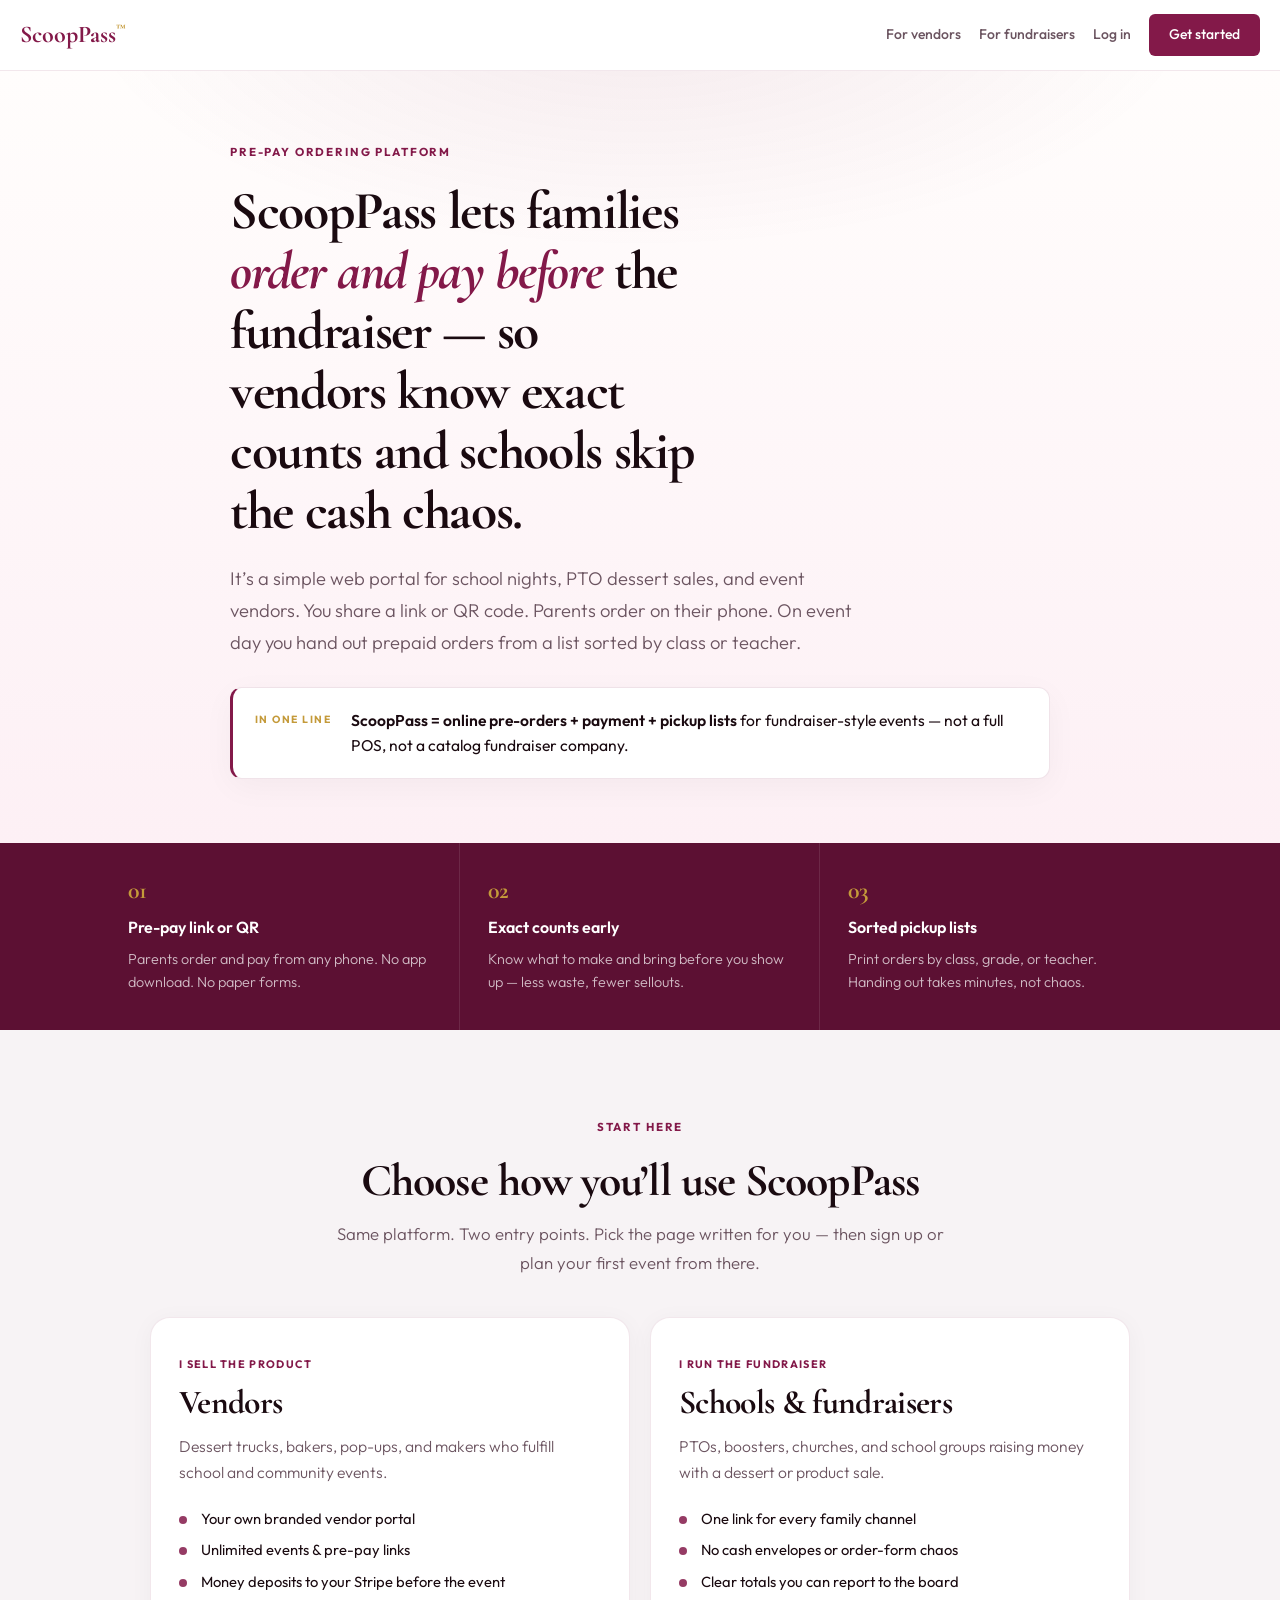
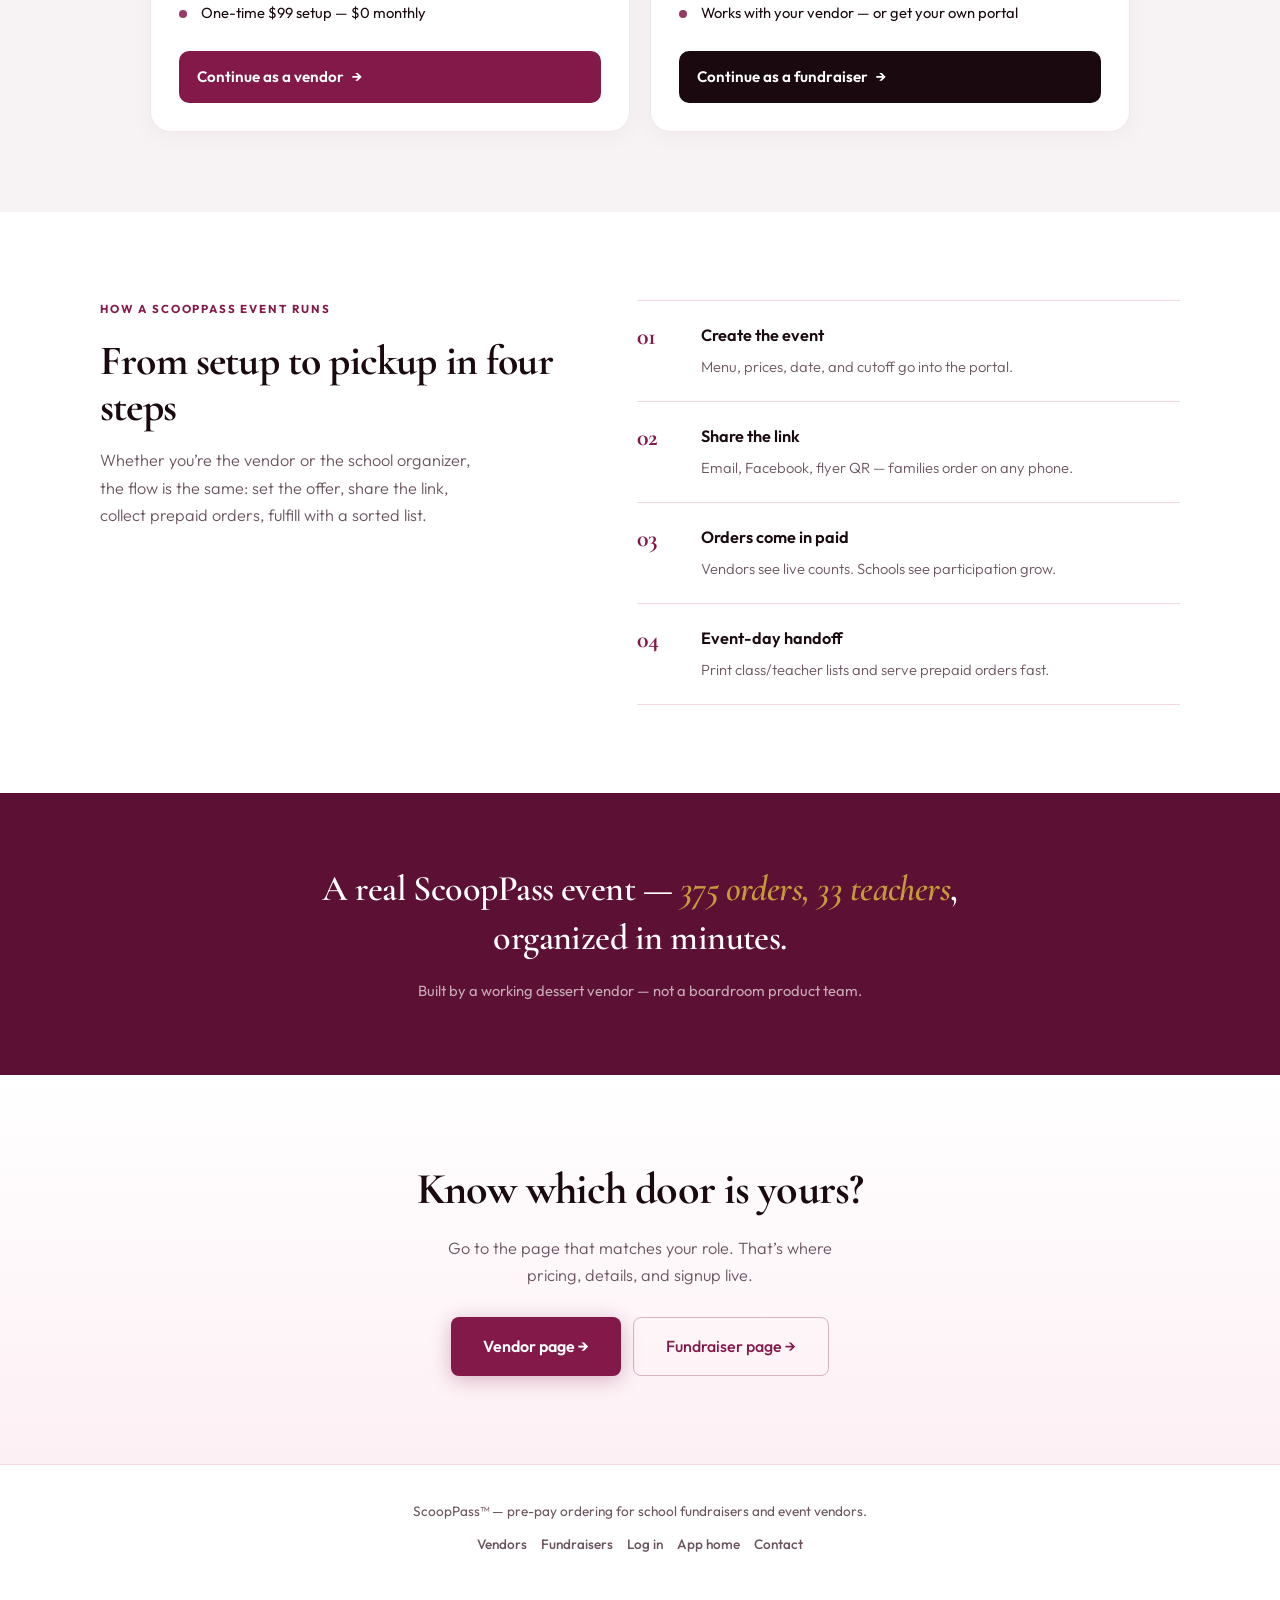
==== commit 2cb0e223: "Pricing: $99 one-time vendor signup (was $149 Founding)" ====
--- a/index.html
+++ b/index.html
@@ -90,7 +90,7 @@
           <li>Your own branded vendor portal</li>
           <li>Unlimited events &amp; pre-pay links</li>
           <li>Money deposits to your Stripe before the event</li>
-          <li>One-time founding setup — $0 monthly</li>
+          <li>One-time $99 setup — $0 monthly</li>
         </ul>
         <span class="home-door-cta">Continue as a vendor <span aria-hidden="true">→</span></span>
       </a>
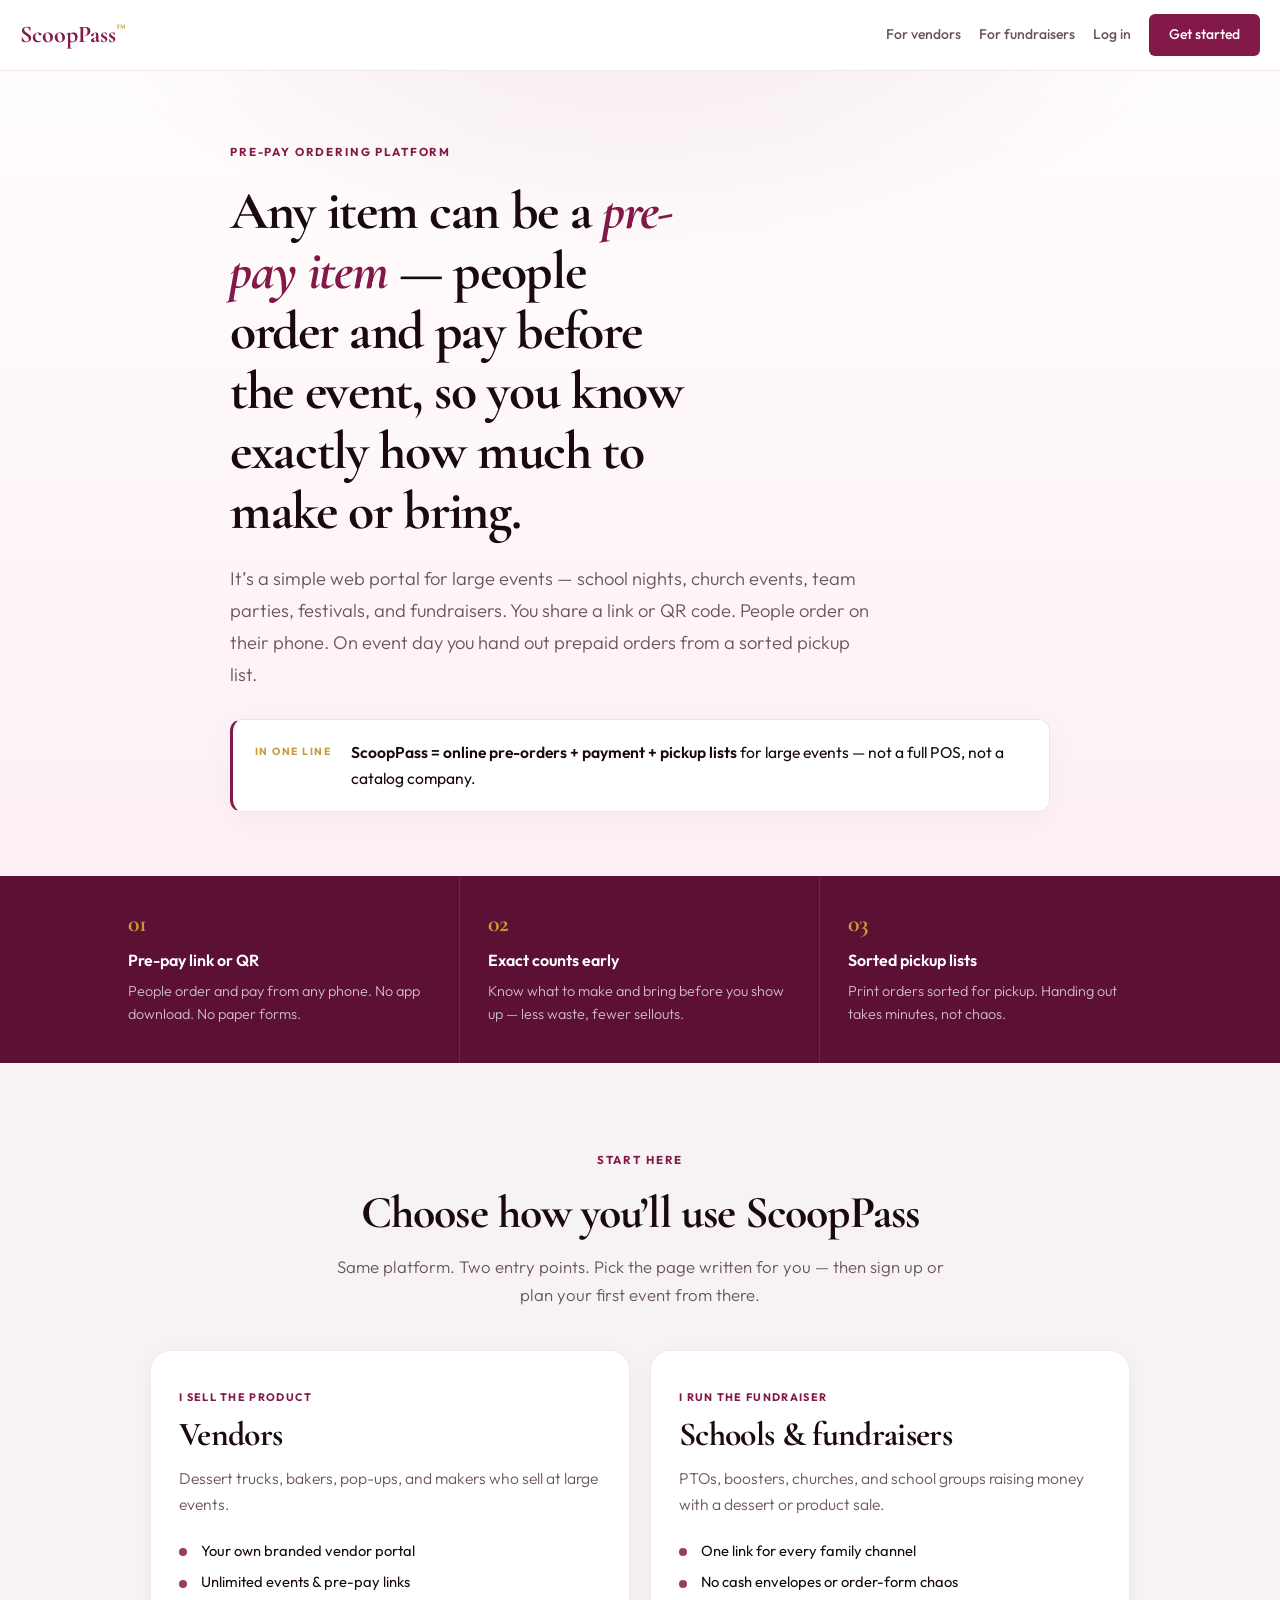
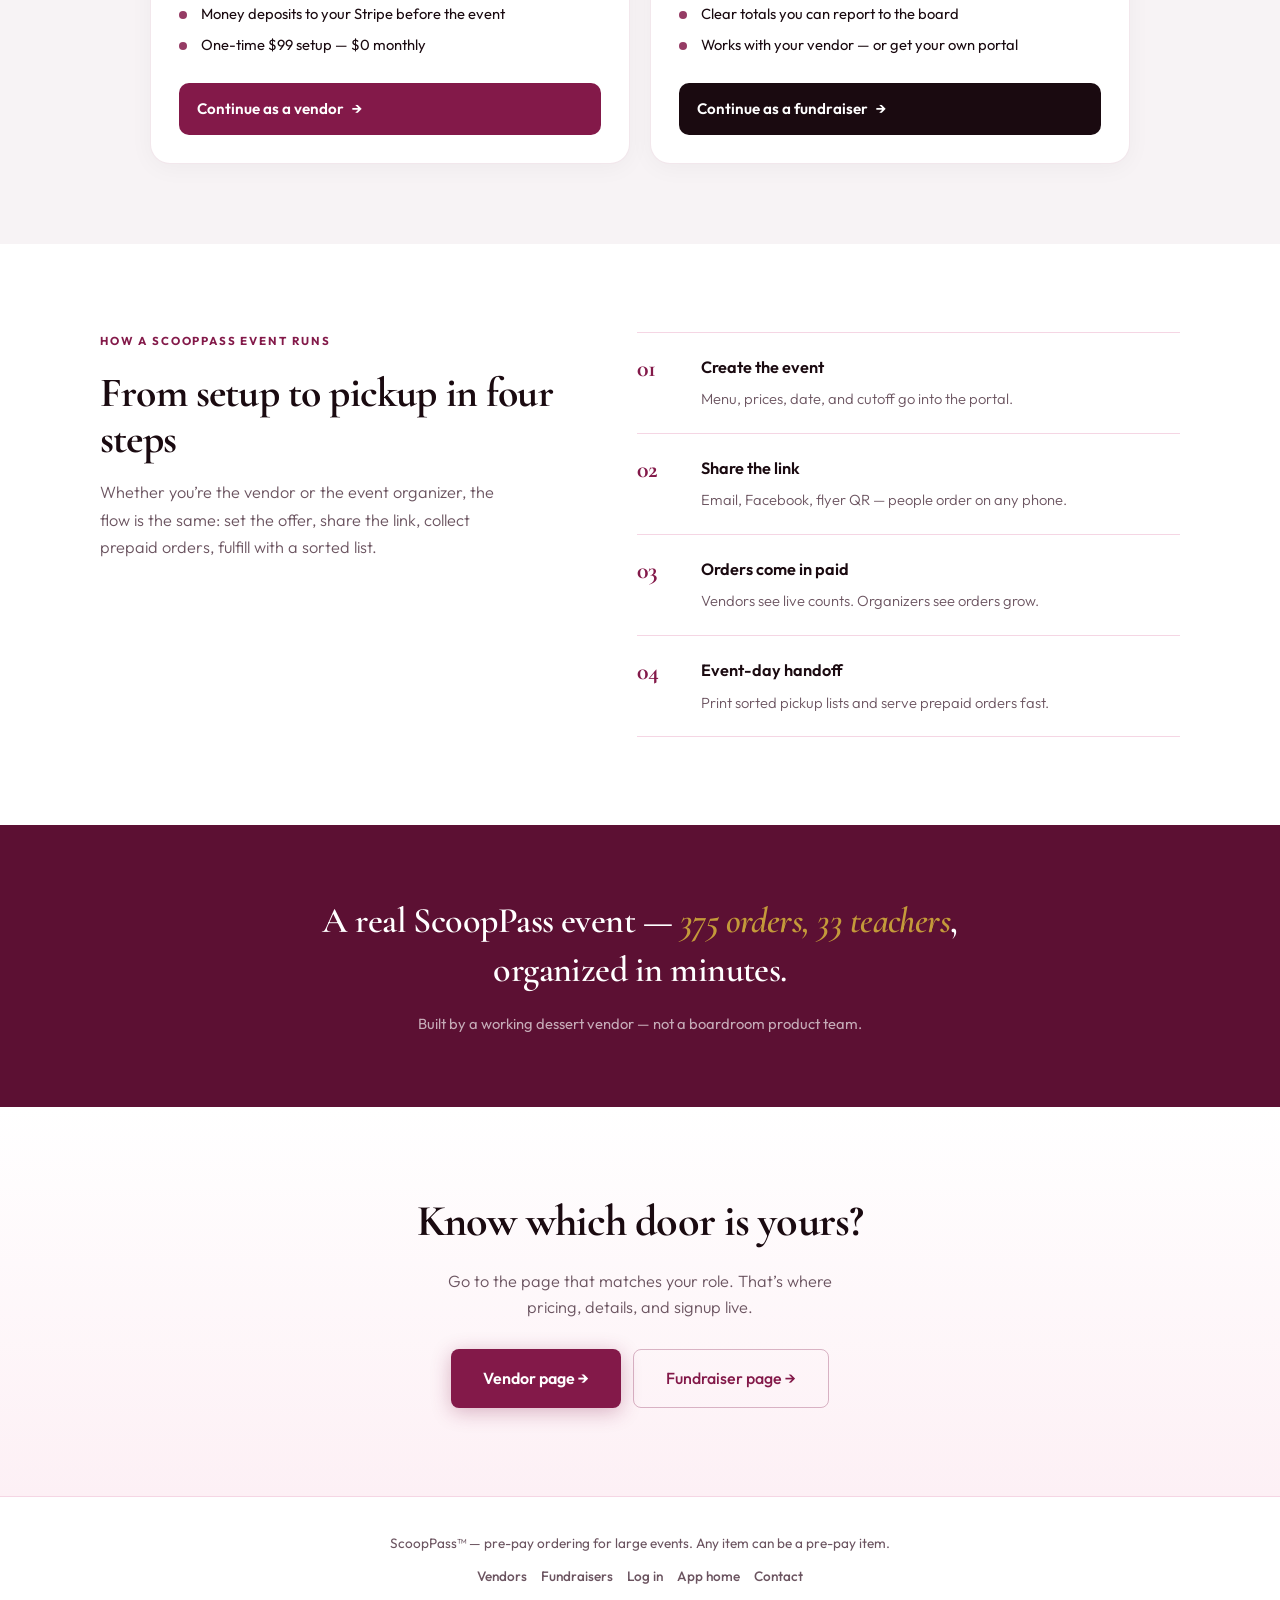
==== commit 2033946b: "Reframe: pre-pay for large events, fundraising as one use" ====
--- a/index.html
+++ b/index.html
@@ -3,8 +3,8 @@
 <head>
   <meta charset="utf-8">
   <meta name="viewport" content="width=device-width, initial-scale=1">
-  <title>ScoopPass™ — Pre-Pay Ordering for School Fundraisers &amp; Event Vendors</title>
-  <meta name="description" content="ScoopPass is a pre-pay ordering platform for school fundraisers and event vendors. Families order and pay online before the event. Vendors get exact counts and class-sorted pickup lists.">
+  <title>ScoopPass™ — Pre-Pay Ordering for Large Events</title>
+  <meta name="description" content="ScoopPass is a pre-pay ordering platform for large events. Any item can be a pre-pay item: people order and pay online before the event, and vendors show up knowing exactly how much to make or bring.">
   <link rel="preconnect" href="https://fonts.googleapis.com">
   <link rel="preconnect" href="https://fonts.gstatic.com" crossorigin>
   <link href="https://fonts.googleapis.com/css2?family=Cormorant+Garamond:ital,wght@0,600;0,700;1,600;1,700&family=Outfit:wght@300;400;500;600;700&display=swap" rel="stylesheet">
@@ -27,19 +27,19 @@
     <div class="home-hero-inner">
       <p class="home-eyebrow">Pre-pay ordering platform</p>
       <h1>
-        ScoopPass lets families <em>order and pay before</em> the fundraiser —
-        so vendors know exact counts and schools skip the cash chaos.
+        Any item can be a <em>pre-pay item</em> —
+        people order and pay before the event, so you know exactly how much to make or bring.
       </h1>
       <p class="home-lead">
-        It’s a simple web portal for school nights, PTO dessert sales, and event vendors.
-        You share a link or QR code. Parents order on their phone. On event day you hand out
-        prepaid orders from a list sorted by class or teacher.
+        It’s a simple web portal for large events — school nights, church events, team parties,
+        festivals, and fundraisers. You share a link or QR code. People order on their phone.
+        On event day you hand out prepaid orders from a sorted pickup list.
       </p>
       <div class="home-def">
         <div class="home-def-label">In one line</div>
         <p>
           <strong>ScoopPass = online pre-orders + payment + pickup lists</strong>
-          for fundraiser-style events — not a full POS, not a catalog fundraiser company.
+          for large events — not a full POS, not a catalog company.
         </p>
       </div>
     </div>
@@ -51,7 +51,7 @@
       <div class="home-strip-item">
         <span class="home-strip-num">01</span>
         <h3>Pre-pay link or QR</h3>
-        <p>Parents order and pay from any phone. No app download. No paper forms.</p>
+        <p>People order and pay from any phone. No app download. No paper forms.</p>
       </div>
       <div class="home-strip-item">
         <span class="home-strip-num">02</span>
@@ -61,7 +61,7 @@
       <div class="home-strip-item">
         <span class="home-strip-num">03</span>
         <h3>Sorted pickup lists</h3>
-        <p>Print orders by class, grade, or teacher. Handing out takes minutes, not chaos.</p>
+        <p>Print orders sorted for pickup. Handing out takes minutes, not chaos.</p>
       </div>
     </div>
   </section>
@@ -83,7 +83,7 @@
           <span class="home-door-tag">I sell the product</span>
           <h3>Vendors</h3>
           <p class="home-door-desc">
-            Dessert trucks, bakers, pop-ups, and makers who fulfill school and community events.
+            Dessert trucks, bakers, pop-ups, and makers who sell at large events.
           </p>
         </div>
         <ul class="home-door-list">
@@ -121,7 +121,7 @@
         <p class="home-eyebrow">How a ScoopPass event runs</p>
         <h2>From setup to pickup in four steps</h2>
         <p>
-          Whether you’re the vendor or the school organizer, the flow is the same:
+          Whether you’re the vendor or the event organizer, the flow is the same:
           set the offer, share the link, collect prepaid orders, fulfill with a sorted list.
         </p>
       </div>
@@ -132,15 +132,15 @@
         </li>
         <li>
           <strong>Share the link</strong>
-          <span>Email, Facebook, flyer QR — families order on any phone.</span>
+          <span>Email, Facebook, flyer QR — people order on any phone.</span>
         </li>
         <li>
           <strong>Orders come in paid</strong>
-          <span>Vendors see live counts. Schools see participation grow.</span>
+          <span>Vendors see live counts. Organizers see orders grow.</span>
         </li>
         <li>
           <strong>Event-day handoff</strong>
-          <span>Print class/teacher lists and serve prepaid orders fast.</span>
+          <span>Print sorted pickup lists and serve prepaid orders fast.</span>
         </li>
       </ol>
     </div>
@@ -165,7 +165,7 @@
   </section>
 
   <footer class="l-footer">
-    <p>ScoopPass™ — pre-pay ordering for school fundraisers and event vendors.</p>
+    <p>ScoopPass™ — pre-pay ordering for large events. Any item can be a pre-pay item.</p>
     <div class="l-footer-links">
       <a href="vendors/">Vendors</a>
       <a href="fundraisers/">Fundraisers</a>
